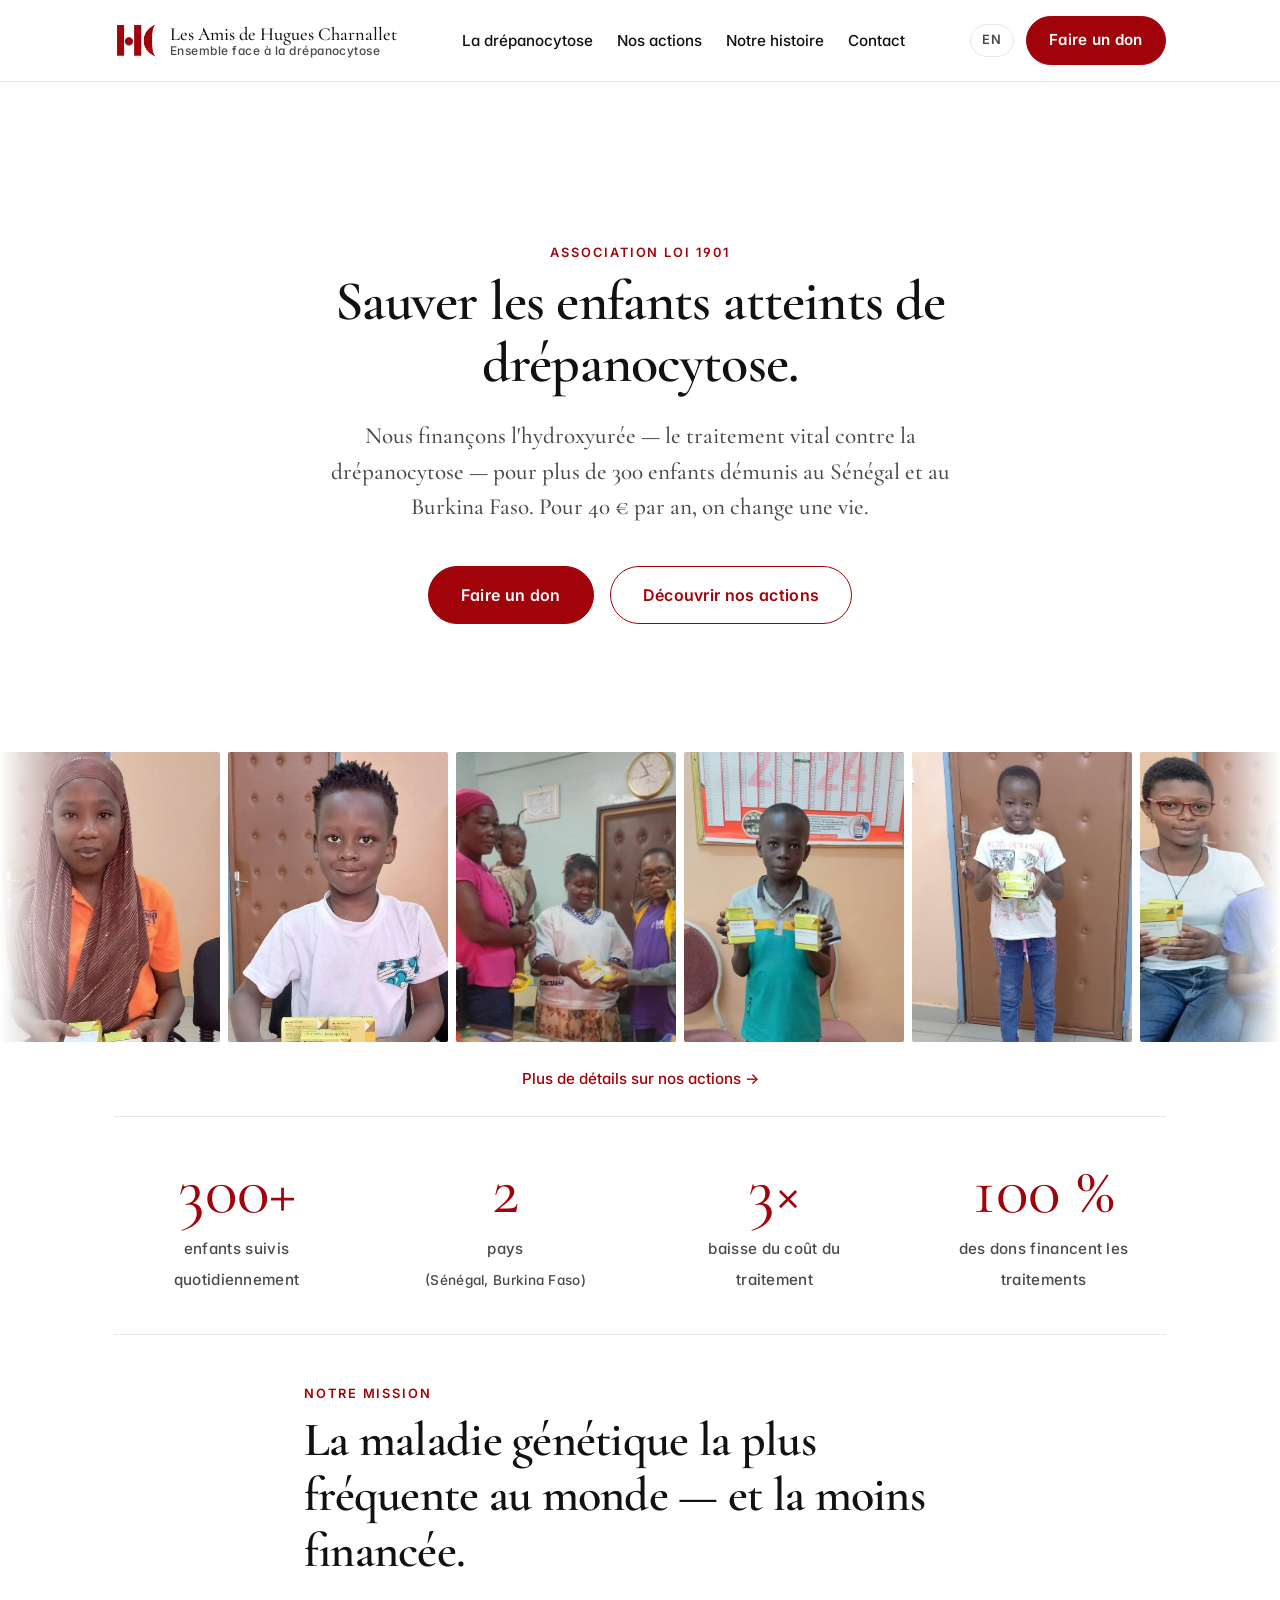
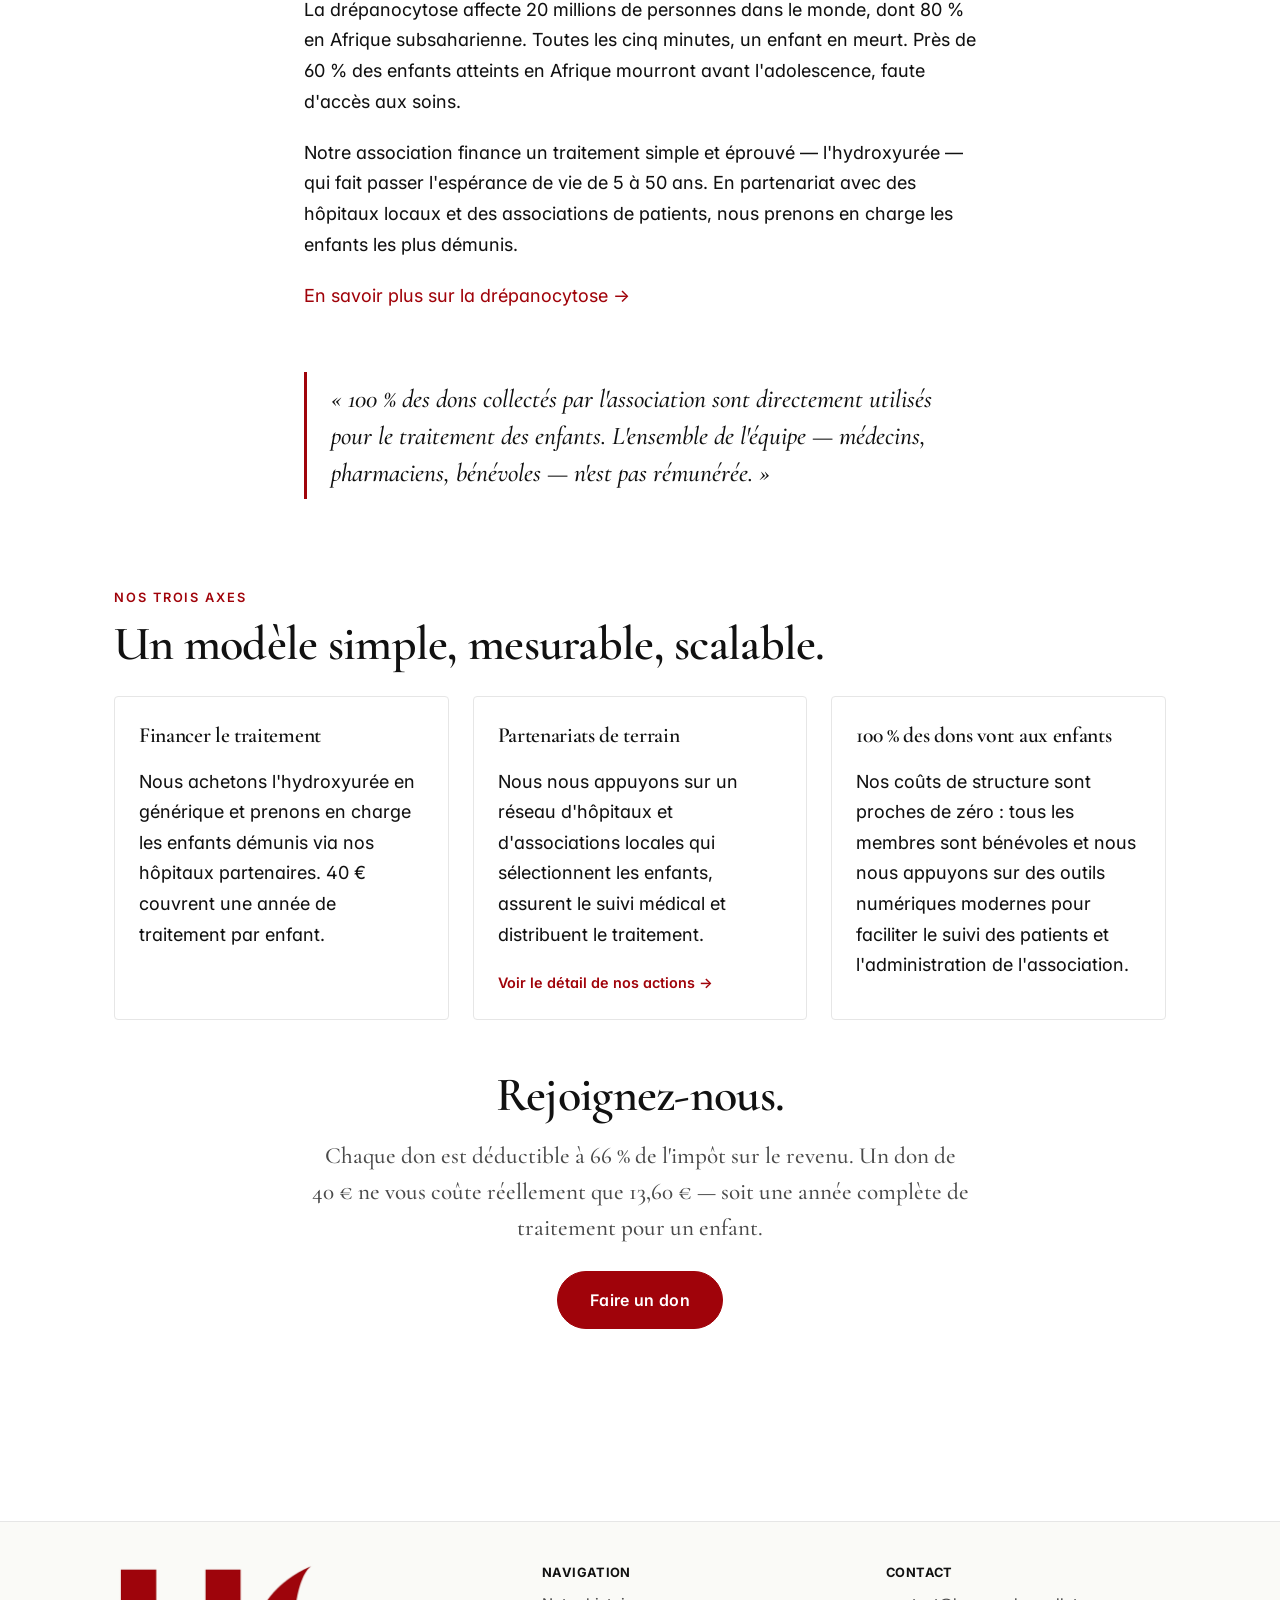
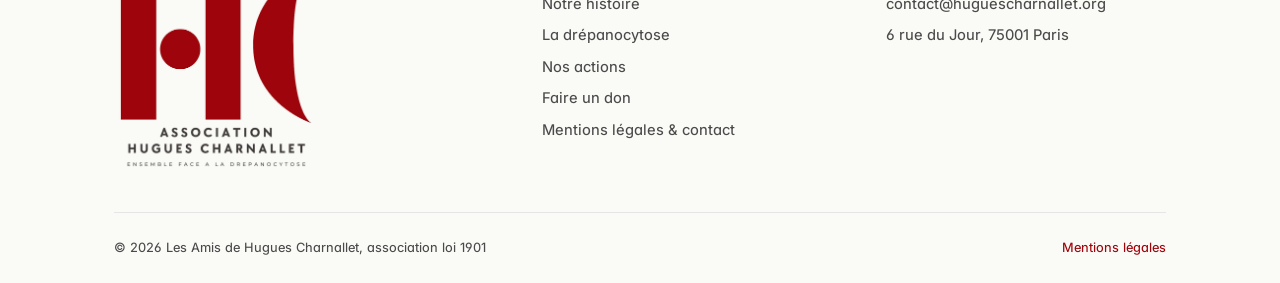
==== index.html @ 5ea8a636 "Accueil : remonter le carrousel photos au-dessus du bandeau de chiffres Mettre les visages des bénéf" ====
<!doctype html>
<html lang="fr"
      data-title-fr="Les Amis de Hugues Charnallet — Ensemble face à la drépanocytose"
      data-title-en="Friends of Hugues Charnallet — Together against sickle cell disease">
<head>
  <meta charset="utf-8">
  <meta name="viewport" content="width=device-width, initial-scale=1">
  <title>Les Amis de Hugues Charnallet — Ensemble face à la drépanocytose</title>
  <meta name="description" content="Association loi 1901 qui finance le traitement d'enfants atteints de drépanocytose au Sénégal et au Burkina Faso. 40€ par an suffisent à changer une vie.">
  <link rel="icon" type="image/png" href="assets/images/logo-mark.png">
  <link rel="preconnect" href="https://fonts.googleapis.com">
  <link rel="preconnect" href="https://fonts.gstatic.com" crossorigin>
  <link rel="stylesheet" href="https://fonts.googleapis.com/css2?family=Cormorant+Garamond:ital,wght@0,500;0,600;0,700;1,500&family=Inter:wght@400..700&display=swap">
  <link rel="stylesheet" href="assets/css/style.css">
</head>
<body>

<!-- ========== Header ========== -->
<header class="site-header">
  <nav class="nav" aria-label="Navigation principale">
    <a class="brand" href="index.html">
      <img src="assets/images/logo-mark.png" alt="" aria-hidden="true">
      <span class="brand-text">
        <span class="brand-name">Les Amis de Hugues Charnallet</span>
        <span class="brand-tagline">
          <span data-lang="fr">Ensemble face à la drépanocytose</span>
          <span data-lang="en">Together against sickle cell disease</span>
        </span>
      </span>
    </a>

    <button class="nav-toggle" aria-label="Menu" aria-expanded="false">
      <svg viewBox="0 0 24 24" fill="none" stroke="currentColor" stroke-width="2" stroke-linecap="round"><line x1="4" y1="7" x2="20" y2="7"/><line x1="4" y1="12" x2="20" y2="12"/><line x1="4" y1="17" x2="20" y2="17"/></svg>
    </button>

    <ul class="nav-links">
      <li><a href="la-drepanocytose.html"><span data-lang="fr">La drépanocytose</span><span data-lang="en">Sickle cell disease</span></a></li>
      <li><a href="nos-actions.html"><span data-lang="fr">Nos actions</span><span data-lang="en">Our work</span></a></li>
      <li><a href="notre-histoire.html"><span data-lang="fr">Notre histoire</span><span data-lang="en">Our story</span></a></li>
      <li><a href="mentions-legales.html"><span data-lang="fr">Contact</span><span data-lang="en">Contact</span></a></li>
    </ul>

    <div class="nav-right">
      <button class="lang-toggle" type="button" aria-label="Switch to English">EN</button>
      <a class="cta-btn" href="faire-un-don.html">
        <span data-lang="fr">Faire un don</span><span data-lang="en">Donate</span>
      </a>
    </div>
  </nav>
</header>

<main>

  <!-- ========== Hero ========== -->
  <section class="hero container">
    <span class="eyebrow">
      <span data-lang="fr">Association loi 1901</span>
      <span data-lang="en">French non-profit · Law of 1901</span>
    </span>
    <h1>
      <span data-lang="fr">Sauver les enfants atteints de drépanocytose.</span>
      <span data-lang="en">Saving children with sickle cell disease.</span>
    </h1>
    <p class="lead">
      <span data-lang="fr">Nous finançons l'hydroxyurée — le traitement vital contre la drépanocytose — pour plus de 300 enfants démunis au Sénégal et au Burkina Faso. Pour 40&nbsp;€ par an, on change une vie.</span>
      <span data-lang="en">We fund hydroxyurea — the life-saving treatment for sickle cell disease — for more than 300 disadvantaged children in Senegal and Burkina Faso. 40&nbsp;€ per year is enough to change a life.</span>
    </p>
    <div class="hero-cta">
      <a class="cta-btn cta-btn--large" href="faire-un-don.html">
        <span data-lang="fr">Faire un don</span><span data-lang="en">Donate</span>
      </a>
      <a class="cta-btn cta-btn--ghost cta-btn--large" href="nos-actions.html">
        <span data-lang="fr">Découvrir nos actions</span><span data-lang="en">Discover our work</span>
      </a>
    </div>
  </section>

  <!-- ========== Photo marquee ========== -->
  <section class="photo-marquee-section" aria-label="Enfants soutenus par l'association">
    <div class="photo-marquee" role="presentation">
      <div class="photo-marquee-track">
        <!-- 13 portraits, tous au format 600×800, dupliqués pour boucle continue -->
        <a href="nos-actions.html" class="photo-marquee-item"><img src="assets/images/beneficiaires/image2.jpg" alt="" loading="lazy"></a>
        <a href="nos-actions.html" class="photo-marquee-item"><img src="assets/images/beneficiaires/image7.jpg" alt="" loading="lazy"></a>
        <a href="nos-actions.html" class="photo-marquee-item"><img src="assets/images/beneficiaires/image3.jpg" alt="" loading="lazy"></a>
        <a href="nos-actions.html" class="photo-marquee-item"><img src="assets/images/beneficiaires/image10.jpg" alt="" loading="lazy"></a>
        <a href="nos-actions.html" class="photo-marquee-item"><img src="assets/images/beneficiaires/image5.jpg" alt="" loading="lazy"></a>
        <a href="nos-actions.html" class="photo-marquee-item"><img src="assets/images/beneficiaires/image11.jpg" alt="" loading="lazy"></a>
        <a href="nos-actions.html" class="photo-marquee-item"><img src="assets/images/beneficiaires/image8.jpg" alt="" loading="lazy"></a>
        <a href="nos-actions.html" class="photo-marquee-item"><img src="assets/images/beneficiaires/image4.jpg" alt="" loading="lazy"></a>
        <a href="nos-actions.html" class="photo-marquee-item"><img src="assets/images/beneficiaires/image12.jpg" alt="" loading="lazy"></a>
        <a href="nos-actions.html" class="photo-marquee-item"><img src="assets/images/beneficiaires/image6.jpg" alt="" loading="lazy"></a>
        <a href="nos-actions.html" class="photo-marquee-item"><img src="assets/images/beneficiaires/image1.jpg" alt="" loading="lazy"></a>
        <a href="nos-actions.html" class="photo-marquee-item"><img src="assets/images/beneficiaires/image9.jpg" alt="" loading="lazy"></a>
        <a href="nos-actions.html" class="photo-marquee-item"><img src="assets/images/beneficiaires/image13.jpg" alt="" loading="lazy"></a>
        <a href="nos-actions.html" class="photo-marquee-item" aria-hidden="true"><img src="assets/images/beneficiaires/image2.jpg" alt="" loading="lazy"></a>
        <a href="nos-actions.html" class="photo-marquee-item" aria-hidden="true"><img src="assets/images/beneficiaires/image7.jpg" alt="" loading="lazy"></a>
        <a href="nos-actions.html" class="photo-marquee-item" aria-hidden="true"><img src="assets/images/beneficiaires/image3.jpg" alt="" loading="lazy"></a>
        <a href="nos-actions.html" class="photo-marquee-item" aria-hidden="true"><img src="assets/images/beneficiaires/image10.jpg" alt="" loading="lazy"></a>
        <a href="nos-actions.html" class="photo-marquee-item" aria-hidden="true"><img src="assets/images/beneficiaires/image5.jpg" alt="" loading="lazy"></a>
        <a href="nos-actions.html" class="photo-marquee-item" aria-hidden="true"><img src="assets/images/beneficiaires/image11.jpg" alt="" loading="lazy"></a>
        <a href="nos-actions.html" class="photo-marquee-item" aria-hidden="true"><img src="assets/images/beneficiaires/image8.jpg" alt="" loading="lazy"></a>
        <a href="nos-actions.html" class="photo-marquee-item" aria-hidden="true"><img src="assets/images/beneficiaires/image4.jpg" alt="" loading="lazy"></a>
        <a href="nos-actions.html" class="photo-marquee-item" aria-hidden="true"><img src="assets/images/beneficiaires/image12.jpg" alt="" loading="lazy"></a>
        <a href="nos-actions.html" class="photo-marquee-item" aria-hidden="true"><img src="assets/images/beneficiaires/image6.jpg" alt="" loading="lazy"></a>
        <a href="nos-actions.html" class="photo-marquee-item" aria-hidden="true"><img src="assets/images/beneficiaires/image1.jpg" alt="" loading="lazy"></a>
        <a href="nos-actions.html" class="photo-marquee-item" aria-hidden="true"><img src="assets/images/beneficiaires/image9.jpg" alt="" loading="lazy"></a>
        <a href="nos-actions.html" class="photo-marquee-item" aria-hidden="true"><img src="assets/images/beneficiaires/image13.jpg" alt="" loading="lazy"></a>
      </div>
    </div>
    <p class="photo-marquee-cta">
      <a href="nos-actions.html">
        <span data-lang="fr">Plus de détails sur nos actions →</span>
        <span data-lang="en">More about our work →</span>
      </a>
    </p>
  </section>

  <!-- ========== Stats ========== -->
  <section class="container">
    <div class="stats" aria-label="Chiffres clés">
      <div class="stat">
        <span class="stat-value">300+</span>
        <span class="stat-label">
          <span data-lang="fr">enfants suivis quotidiennement</span>
          <span data-lang="en">children treated daily</span>
        </span>
      </div>
      <div class="stat">
        <span class="stat-value">2</span>
        <span class="stat-label">
          <span data-lang="fr">pays<br><span class="stat-label-sub">(Sénégal, Burkina&nbsp;Faso)</span></span>
          <span data-lang="en">countries<br><span class="stat-label-sub">(Senegal, Burkina&nbsp;Faso)</span></span>
        </span>
      </div>
      <div class="stat">
        <span class="stat-value">3×</span>
        <span class="stat-label">
          <span data-lang="fr">baisse du coût du traitement</span>
          <span data-lang="en">lower treatment cost</span>
        </span>
      </div>
      <div class="stat">
        <span class="stat-value">100&nbsp;%</span>
        <span class="stat-label">
          <span data-lang="fr">des dons financent les traitements</span>
          <span data-lang="en">of donations fund the treatments</span>
        </span>
      </div>
    </div>
  </section>

  <!-- ========== Mission ========== -->
  <section class="container container--narrow">
    <span class="eyebrow">
      <span data-lang="fr">Notre mission</span>
      <span data-lang="en">Our mission</span>
    </span>
    <h2>
      <span data-lang="fr">La maladie génétique la plus fréquente au monde — et la moins financée.</span>
      <span data-lang="en">The world's most common genetic disease — and the least funded.</span>
    </h2>
    <div data-lang="fr">
      <p>La drépanocytose affecte 20 millions de personnes dans le monde, dont 80&nbsp;% en Afrique subsaharienne. Toutes les cinq minutes, un enfant en meurt. Près de 60&nbsp;% des enfants atteints en Afrique mourront avant l'adolescence, faute d'accès aux soins.</p>
      <p>Notre association finance un traitement simple et éprouvé — l'hydroxyurée — qui fait passer l'espérance de vie de 5 à 50&nbsp;ans. En partenariat avec des hôpitaux locaux et des associations de patients, nous prenons en charge les enfants les plus démunis.</p>
    </div>
    <div data-lang="en">
      <p>Sickle cell disease affects 20 million people worldwide, 80&nbsp;% of them in Sub-Saharan Africa. Every five minutes, a child dies of it. Close to 60&nbsp;% of affected African children die before adolescence, for lack of access to care.</p>
      <p>Our association funds a simple, proven treatment — hydroxyurea — that raises life expectancy from 5 to 50&nbsp;years. Working with local hospitals and patient associations, we cover the cost of treatment for the most disadvantaged children.</p>
    </div>
    <p>
      <a href="la-drepanocytose.html">
        <span data-lang="fr">En savoir plus sur la drépanocytose →</span>
        <span data-lang="en">Learn more about sickle cell disease →</span>
      </a>
    </p>
  </section>

  <!-- ========== Pullquote ========== -->
  <section class="container container--narrow">
    <blockquote class="pullquote">
      <span data-lang="fr">« 100&nbsp;% des dons collectés par l'association sont directement utilisés pour le traitement des enfants. L'ensemble de l'équipe — médecins, pharmaciens, bénévoles — n'est pas rémunérée. »</span>
      <span data-lang="en">"100% of donations go directly to treating the children. The entire team — doctors, pharmacists, volunteers — receives no compensation."</span>
    </blockquote>
  </section>

  <!-- ========== Cards: 3 axes ========== -->
  <section class="container">
    <span class="eyebrow">
      <span data-lang="fr">Nos trois axes</span>
      <span data-lang="en">Three pillars</span>
    </span>
    <h2>
      <span data-lang="fr">Un modèle simple, mesurable, scalable.</span>
      <span data-lang="en">A simple, measurable, scalable model.</span>
    </h2>
    <div class="cards">
      <article class="card">
        <h3><span data-lang="fr">Financer le traitement</span><span data-lang="en">Fund treatment</span></h3>
        <p>
          <span data-lang="fr">Nous achetons l'hydroxyurée en générique et prenons en charge les enfants démunis via nos hôpitaux partenaires. 40&nbsp;€ couvrent une année de traitement par enfant.</span>
          <span data-lang="en">We buy generic hydroxyurea and cover the cost of treatment for disadvantaged children through our partner hospitals. 40&nbsp;€ covers one year per child.</span>
        </p>
      </article>
      <article class="card">
        <h3><span data-lang="fr">Partenariats de terrain</span><span data-lang="en">Local partnerships</span></h3>
        <p>
          <span data-lang="fr">Nous nous appuyons sur un réseau d'hôpitaux et d'associations locales qui sélectionnent les enfants, assurent le suivi médical et distribuent le traitement.</span>
          <span data-lang="en">We rely on a network of hospitals and local associations that select the children, handle medical follow-up and distribute the treatment.</span>
        </p>
        <p class="card-link">
          <a href="nos-actions.html">
            <span data-lang="fr">Voir le détail de nos actions →</span>
            <span data-lang="en">See the detail of our work →</span>
          </a>
        </p>
      </article>
      <article class="card">
        <h3><span data-lang="fr">100&nbsp;% des dons vont aux enfants</span><span data-lang="en">100% of donations reach the children</span></h3>
        <p>
          <span data-lang="fr">Nos coûts de structure sont proches de zéro : tous les membres sont bénévoles et nous nous appuyons sur des outils numériques modernes pour faciliter le suivi des patients et l'administration de l'association.</span>
          <span data-lang="en">Our overhead is close to zero: every member is a volunteer, and we rely on modern digital tools to streamline patient follow-up and the running of the association.</span>
        </p>
      </article>
    </div>
  </section>

  <!-- ========== Final CTA ========== -->
  <section class="container container--narrow center">
    <h2>
      <span data-lang="fr">Rejoignez-nous.</span>
      <span data-lang="en">Join us.</span>
    </h2>
    <p class="lead muted">
      <span data-lang="fr">Chaque don est déductible à 66&nbsp;% de l'impôt sur le revenu. Un don de 40&nbsp;€ ne vous coûte réellement que 13,60&nbsp;€ — soit une année complète de traitement pour un enfant.</span>
      <span data-lang="en">Every donation is 66&nbsp;% deductible from French income tax. A 40&nbsp;€ donation effectively costs you 13.60&nbsp;€ — one full year of treatment for a child.</span>
    </p>
    <a class="cta-btn cta-btn--large" href="faire-un-don.html">
      <span data-lang="fr">Faire un don</span><span data-lang="en">Donate</span>
    </a>
  </section>

</main>

<!-- ========== Footer (shared) ========== -->
<footer class="site-footer">
  <div class="container">
    <div class="footer-grid">
      <div class="footer-brand">
        <img class="footer-logo" src="assets/images/logo-complet.png" alt="Association Les Amis de Hugues Charnallet — Ensemble face à la drépanocytose">
      </div>
      <div>
        <h4><span data-lang="fr">Navigation</span><span data-lang="en">Navigation</span></h4>
        <ul>
          <li><a href="notre-histoire.html"><span data-lang="fr">Notre histoire</span><span data-lang="en">Our story</span></a></li>
          <li><a href="la-drepanocytose.html"><span data-lang="fr">La drépanocytose</span><span data-lang="en">Sickle cell disease</span></a></li>
          <li><a href="nos-actions.html"><span data-lang="fr">Nos actions</span><span data-lang="en">Our work</span></a></li>
          <li><a href="faire-un-don.html"><span data-lang="fr">Faire un don</span><span data-lang="en">Donate</span></a></li>
          <li><a href="mentions-legales.html"><span data-lang="fr">Mentions légales &amp; contact</span><span data-lang="en">Legal &amp; contact</span></a></li>
        </ul>
      </div>
      <div>
        <h4>Contact</h4>
        <ul>
          <li><a href="mailto:contact@huguescharnallet.org">contact@huguescharnallet.org</a></li>
          <li class="muted">6 rue du Jour, 75001 Paris</li>
        </ul>
      </div>
    </div>
    <div class="footer-bottom">
      <span>© <span data-year>2026</span> Les Amis de Hugues Charnallet<span data-lang="fr">, association loi 1901</span><span data-lang="en">, French non-profit (loi 1901)</span></span>
      <span><a href="mentions-legales.html"><span data-lang="fr">Mentions légales</span><span data-lang="en">Legal notice</span></a></span>
    </div>
  </div>
</footer>

<script src="assets/js/main.js"></script>
</body>
</html>
---- assets/css/style.css ----
/* =========================================================
   Association Les Amis de Hugues Charnallet
   Minimal, elegant stylesheet
   Brand red sampled from logo: #A0030A
   ========================================================= */

:root {
  --red: #A0030A;
  --red-dark: #7a0208;
  --red-soft: #f9eaea;
  --ink: #111111;
  --ink-muted: #4a4a4a;
  --line: #e6e6e6;
  --bg: #ffffff;
  --bg-soft: #fafaf7;
  --max: 1100px;
  --max-narrow: 720px;

  --serif: "Cormorant Garamond", "EB Garamond", Georgia, "Times New Roman", serif;
  --sans: "Inter", -apple-system, BlinkMacSystemFont, "Segoe UI", Helvetica, Arial, sans-serif;

  --space-1: 0.5rem;
  --space-2: 1rem;
  --space-3: 1.5rem;
  --space-4: 2.5rem;
  --space-5: 4rem;
  --space-6: 6rem;
}

/* --- Reset --- */
*, *::before, *::after { box-sizing: border-box; }
html { scroll-behavior: smooth; -webkit-text-size-adjust: 100%; }
body {
  margin: 0;
  font-family: var(--sans);
  font-size: 18px;
  font-weight: 420;
  line-height: 1.7;
  color: var(--ink);
  background: var(--bg);
  -webkit-font-smoothing: antialiased;
  -moz-osx-font-smoothing: grayscale;
  text-rendering: optimizeLegibility;
  font-feature-settings: "kern", "liga", "calt", "ss01", "cv11";
}
img { max-width: 100%; height: auto; display: block; }
a { color: var(--red); text-decoration: none; }
a:hover { text-decoration: underline; }
button { font: inherit; cursor: pointer; }

/* --- Typography --- */
h1, h2, h3, h4 {
  font-family: var(--serif);
  font-weight: 600;
  color: var(--ink);
  letter-spacing: -0.015em;
  margin: 0 0 var(--space-2);
}
h1 { font-size: clamp(2.25rem, 5vw, 3.5rem); line-height: 1.1; font-weight: 600; }
h2 { font-size: clamp(2rem, 4.4vw, 3rem); line-height: 1.15; margin-top: var(--space-3); font-weight: 600; }
.eyebrow + h2 { margin-top: 0.25rem; }
h3 { font-size: 1.35rem; line-height: 1.35; margin-top: var(--space-3); font-weight: 600; }
h4 { font-size: 1.05rem; font-family: var(--sans); font-weight: 700; letter-spacing: 0.03em; text-transform: uppercase; color: var(--ink); }

p { margin: 0 0 1.15em; }
strong { font-weight: 600; color: var(--ink); }

.lead {
  font-family: var(--serif);
  font-size: 1.45rem;
  line-height: 1.55;
  font-weight: 500;
  color: var(--ink);
  margin-bottom: var(--space-3);
}
.eyebrow {
  font-size: 0.8rem;
  font-weight: 600;
  letter-spacing: 0.15em;
  text-transform: uppercase;
  color: var(--red);
  margin-bottom: var(--space-1);
  display: block;
}

/* --- Layout --- */
.container { max-width: var(--max); margin: 0 auto; padding: 0 var(--space-3); }
.container--narrow { max-width: var(--max-narrow); }
main { padding: var(--space-5) 0 var(--space-6); }
section { display: flow-root; }
section + section { margin-top: 5rem; }

/* Give red eyebrow titles extra breathing room at the top of a section */
.eyebrow { margin-top: 3rem; }
.hero .eyebrow,
.page-header .eyebrow,
.donate-hero .eyebrow,
.legal-details .eyebrow { margin-top: 0; }

/* --- Header / Nav --- */
.site-header {
  position: sticky;
  top: 0;
  background: rgba(255, 255, 255, 0.96);
  backdrop-filter: saturate(180%) blur(10px);
  -webkit-backdrop-filter: saturate(180%) blur(10px);
  border-bottom: 1px solid var(--line);
  z-index: 50;
}
.nav {
  display: flex;
  align-items: center;
  justify-content: space-between;
  padding: var(--space-2) var(--space-3);
  max-width: var(--max);
  margin: 0 auto;
  gap: var(--space-3);
}
.brand {
  display: flex;
  align-items: center;
  gap: 0.75rem;
  color: var(--ink);
}
.brand:hover { text-decoration: none; }
.brand img { width: 44px; height: 44px; object-fit: contain; }
.brand-text { display: flex; flex-direction: column; line-height: 1.1; }
.brand-name {
  font-family: var(--serif);
  font-size: 1.15rem;
  font-weight: 500;
  color: var(--ink);
}
.brand-tagline {
  font-size: 0.75rem;
  font-weight: 500;
  color: var(--ink-muted);
  letter-spacing: 0.04em;
}

.nav-links {
  display: flex;
  gap: var(--space-3);
  align-items: center;
  list-style: none;
  margin: 0; padding: 0;
}
.nav-links a {
  color: var(--ink);
  font-size: 0.95rem;
  font-weight: 500;
  padding: 0.25rem 0;
  position: relative;
}
.nav-links a:hover { color: var(--red); text-decoration: none; }
.nav-links a.active { color: var(--red); }
.nav-links a.active::after {
  content: "";
  position: absolute;
  left: 0; right: 0; bottom: -4px;
  height: 1px;
  background: var(--red);
}

.nav-right { display: flex; align-items: center; gap: 0.75rem; }
.lang-toggle {
  background: transparent;
  border: 1px solid var(--line);
  border-radius: 999px;
  padding: 0.3rem 0.7rem;
  font-size: 0.8rem;
  font-weight: 600;
  letter-spacing: 0.05em;
  color: var(--ink-muted);
}
.lang-toggle:hover { border-color: var(--red); color: var(--red); }

.cta-btn {
  display: inline-block;
  background: var(--red);
  color: #fff;
  padding: 0.65rem 1.4rem;
  border-radius: 999px;
  font-weight: 600;
  font-size: 0.95rem;
  letter-spacing: 0.02em;
  border: 1px solid var(--red);
  transition: background 0.15s, transform 0.1s;
}
.cta-btn:hover { background: var(--red-dark); color: #fff; text-decoration: none; }
.cta-btn:active { transform: translateY(1px); }
.cta-btn--ghost {
  background: transparent;
  color: var(--red);
}
.cta-btn--ghost:hover { background: var(--red-soft); color: var(--red); }
.cta-btn--large { padding: 0.9rem 2rem; font-size: 1rem; }

/* --- Mobile nav --- */
.nav-toggle {
  display: none;
  background: none;
  border: 0;
  padding: 0.5rem;
  color: var(--ink);
}
.nav-toggle svg { width: 24px; height: 24px; }

@media (max-width: 820px) {
  .nav-toggle { display: block; }
  .nav-links {
    position: absolute;
    top: 100%; left: 0; right: 0;
    flex-direction: column;
    background: #fff;
    border-bottom: 1px solid var(--line);
    padding: var(--space-2) var(--space-3);
    gap: var(--space-2);
    display: none;
    align-items: flex-start;
  }
  .nav-links.open { display: flex; }
  .nav-right .cta-btn { display: none; }
}

/* --- Hero --- */
.hero {
  padding: var(--space-6) 0 var(--space-5);
  text-align: center;
  max-width: 820px;
  margin: 0 auto;
}
.hero h1 { margin-bottom: var(--space-3); }
.hero .lead { max-width: 640px; margin: 0 auto var(--space-4); color: var(--ink-muted); }
.hero-cta { display: inline-flex; gap: var(--space-2); flex-wrap: wrap; justify-content: center; }

/* --- Stats row --- */
.stats {
  display: grid;
  grid-template-columns: repeat(auto-fit, minmax(180px, 1fr));
  gap: var(--space-3);
  padding: var(--space-3) 0;
  margin-top: var(--space-3);
  border-top: 1px solid var(--line);
  border-bottom: 1px solid var(--line);
}
.stat { text-align: center; padding: var(--space-2); }
.stat-value {
  font-family: var(--serif);
  font-size: clamp(3rem, 5.5vw, 4.25rem);
  color: var(--red);
  line-height: 1;
  display: block;
  margin-bottom: 0.5rem;
}
.stat-label {
  font-size: 0.95rem;
  font-weight: 500;
  color: var(--ink-muted);
  letter-spacing: 0.02em;
  line-height: 1.4;
}
.stat-label-sub { font-size: 0.85rem; }

/* --- Two-col --- */
.two-col {
  display: grid;
  grid-template-columns: 1fr 1fr;
  gap: var(--space-4);
  align-items: center;
}
.two-col--narrow { grid-template-columns: 1.3fr 1fr; }
@media (max-width: 820px) {
  .two-col, .two-col--narrow { grid-template-columns: 1fr; }
}

/* --- Cards --- */
.cards {
  display: grid;
  grid-template-columns: repeat(auto-fit, minmax(240px, 1fr));
  gap: var(--space-3);
  margin: var(--space-3) 0;
}
.card {
  padding: var(--space-3);
  border: 1px solid var(--line);
  border-radius: 4px;
  background: var(--bg);
}
.card h3 { margin-top: 0; }
.card p:last-child { margin-bottom: 0; }
.card-link {
  margin-top: var(--space-2);
  font-size: 0.9rem;
  font-weight: 600;
}

/* --- Pullquote --- */
.pullquote {
  font-family: var(--serif);
  font-size: 1.6rem;
  font-weight: 500;
  line-height: 1.45;
  color: var(--ink);
  border-left: 3px solid var(--red);
  padding: 0.5rem 0 0.5rem 1.5rem;
  margin: var(--space-4) 0;
  font-style: italic;
}
.pullquote cite {
  display: block;
  font-family: var(--sans);
  font-size: 0.9rem;
  font-style: normal;
  color: var(--ink-muted);
  margin-top: 0.75rem;
  letter-spacing: 0.05em;
}

/* --- Page header (for inner pages) --- */
.page-header {
  padding: var(--space-5) 0 var(--space-4);
  border-bottom: 1px solid var(--line);
  text-align: center;
}
.page-header .lead {
  max-width: 640px;
  margin: var(--space-2) auto 0;
  color: var(--ink-muted);
}

/* --- Gallery --- */
.gallery {
  display: grid;
  grid-template-columns: repeat(auto-fill, minmax(180px, 1fr));
  gap: 6px;
  margin: var(--space-3) 0;
}
.gallery figure {
  margin: 0;
  position: relative;
  aspect-ratio: 4 / 5;
  overflow: hidden;
  background: var(--bg-soft);
}
.gallery img {
  width: 100%; height: 100%;
  object-fit: cover;
  transition: transform 0.4s ease;
}
.gallery figure:hover img { transform: scale(1.03); }
.gallery-placeholder {
  display: flex; align-items: center; justify-content: center;
  color: var(--ink-muted);
  font-size: 0.85rem;
  text-align: center;
  padding: 1rem;
  border: 1px dashed var(--line);
}

/* --- Partners --- */
.partners {
  display: grid;
  grid-template-columns: repeat(auto-fit, minmax(220px, 1fr));
  gap: var(--space-3);
}
.partners--two {
  grid-template-columns: repeat(2, minmax(0, 1fr));
  max-width: 820px;
  margin: 0 auto;
}
@media (max-width: 640px) {
  .partners--two { grid-template-columns: 1fr; }
}
.partner {
  padding: var(--space-3);
  border: 1px solid var(--line);
  border-radius: 4px;
  text-align: center;
}
.partner .country {
  font-size: 0.75rem;
  font-weight: 600;
  letter-spacing: 0.15em;
  text-transform: uppercase;
  color: var(--red);
  margin-bottom: 0.5rem;
}
.partner .name {
  font-family: var(--serif);
  font-size: 1.2rem;
  margin-bottom: 0.25rem;
}
.partner .city {
  font-size: 0.9rem;
  color: var(--ink-muted);
}

/* --- Team grid --- */
.team {
  display: grid;
  grid-template-columns: repeat(3, minmax(0, 1fr));
  gap: var(--space-4) var(--space-3);
  margin: var(--space-3) auto 0;
  max-width: 780px;
}
@media (max-width: 720px) {
  .team { grid-template-columns: repeat(2, minmax(0, 1fr)); }
}
@media (max-width: 460px) {
  .team { grid-template-columns: 1fr; }
}
.team-member {
  text-align: center;
}
.team-member .avatar {
  width: 120px;
  height: 120px;
  border-radius: 50%;
  overflow: hidden;
  margin: 0 auto var(--space-1);
  background: var(--bg-soft);
  display: flex; align-items: center; justify-content: center;
  color: var(--ink-muted);
  font-family: var(--serif);
  font-size: 2rem;
}
.team-member .avatar img {
  width: 100%; height: 100%; object-fit: cover;
}
.team-member .name {
  font-family: var(--serif);
  font-size: 1.15rem;
  font-weight: 500;
  margin-bottom: 0.15rem;
}
.team-member .role {
  font-size: 0.9rem;
  font-weight: 500;
  color: var(--ink-muted);
  letter-spacing: 0.02em;
}

/* --- Photo marquee (homepage) --- */
.photo-marquee-section {
  margin-top: var(--space-5);
  padding: 0;
}
.photo-marquee {
  overflow: hidden;
  position: relative;
  mask-image: linear-gradient(to right, transparent 0, #000 6%, #000 94%, transparent 100%);
  -webkit-mask-image: linear-gradient(to right, transparent 0, #000 6%, #000 94%, transparent 100%);
}
.photo-marquee-track {
  display: flex;
  gap: 8px;
  width: max-content;
  animation: photo-marquee-scroll 150s linear infinite;
}
.photo-marquee:hover .photo-marquee-track,
.photo-marquee:focus-within .photo-marquee-track {
  animation-play-state: paused;
}
@media (prefers-reduced-motion: reduce) {
  .photo-marquee-track { animation: none; }
}
.photo-marquee-item {
  display: block;
  flex: 0 0 auto;
  width: 220px;
  height: 290px;
  overflow: hidden;
  background: var(--bg-soft);
  border-radius: 2px;
}
.photo-marquee-item img {
  width: 100%;
  height: 100%;
  object-fit: cover;
  transition: transform 0.5s ease, filter 0.3s ease;
  filter: saturate(0.95);
}
.photo-marquee-item:hover img,
.photo-marquee-item:focus img {
  transform: scale(1.04);
  filter: saturate(1.05);
}
.photo-marquee-cta {
  text-align: center;
  margin: var(--space-3) 0 0;
  font-size: 0.95rem;
  font-weight: 500;
}
@keyframes photo-marquee-scroll {
  from { transform: translateX(0); }
  to   { transform: translateX(-50%); }
}
@media (max-width: 600px) {
  .photo-marquee-item { width: 160px; height: 210px; }
  .photo-marquee-track { animation-duration: 100s; }
}

/* --- Donation page --- */
.donate-hero {
  background: var(--red-soft);
  padding: var(--space-5) 0;
  text-align: center;
  border-radius: 6px;
  margin-bottom: var(--space-4);
}
.donate-amounts {
  display: grid;
  grid-template-columns: repeat(auto-fit, minmax(140px, 1fr));
  gap: var(--space-2);
  margin: var(--space-3) 0;
}
.donate-amount {
  border: 1px solid var(--line);
  border-radius: 4px;
  padding: var(--space-3) var(--space-2);
  text-align: center;
}
.donate-amount .amount {
  font-family: var(--serif);
  font-size: 2.25rem;
  color: var(--red);
  line-height: 1;
}
.donate-amount .net {
  font-size: 0.8rem;
  font-weight: 500;
  color: var(--ink-muted);
  margin-top: 0.3rem;
}
.donate-amount .impact {
  margin-top: var(--space-1);
  font-size: 0.95rem;
  font-weight: 500;
  color: var(--ink);
  line-height: 1.4;
}

/* --- Footer --- */
.site-footer {
  background: var(--bg-soft);
  padding: var(--space-4) 0 var(--space-3);
  border-top: 1px solid var(--line);
  font-size: 0.92rem;
  font-weight: 450;
  color: var(--ink-muted);
  margin-top: var(--space-6);
}
.footer-grid {
  display: grid;
  grid-template-columns: minmax(260px, 1.3fr) 1fr 1fr;
  gap: var(--space-5);
  align-items: start;
}
@media (max-width: 820px) { .footer-grid { grid-template-columns: 1fr; gap: var(--space-3); } }

.footer-brand { display: flex; align-items: center; }
.footer-brand .footer-logo {
  height: 210px;
  width: auto;
  max-width: 100%;
  mix-blend-mode: multiply;
}
.footer-grid h4 {
  color: var(--ink);
  margin-bottom: var(--space-1);
  font-size: 0.8rem;
}
.footer-grid ul { list-style: none; padding: 0; margin: 0; }
.footer-grid li { margin-bottom: 0.4rem; }
.footer-grid a { color: var(--ink-muted); }
.footer-grid a:hover { color: var(--red); }
.footer-bottom {
  margin-top: var(--space-4);
  padding-top: var(--space-3);
  border-top: 1px solid var(--line);
  display: flex;
  justify-content: space-between;
  gap: var(--space-2);
  flex-wrap: wrap;
  font-size: 0.8rem;
}

/* --- Utility --- */
.center { text-align: center; }
.muted { color: var(--ink-muted); }
.divider { height: 1px; background: var(--line); margin: var(--space-4) 0; }

/* --- Legal details (mentions légales — de-emphasized) --- */
.legal-details {
  font-size: 0.85rem;
  line-height: 1.6;
  color: var(--ink-muted);
}
.legal-details h3 {
  font-size: 1rem;
  font-family: var(--sans);
  font-weight: 700;
  letter-spacing: 0.03em;
  text-transform: uppercase;
  color: var(--ink);
  margin-top: var(--space-3);
}
.legal-details strong { color: var(--ink); font-weight: 600; }
.legal-details .eyebrow { margin-bottom: var(--space-2); }

/* Hide language-inactive nodes */
[data-lang]:not(.visible) { display: none; }

/* Focus */
:focus-visible {
  outline: 2px solid var(--red);
  outline-offset: 2px;
  border-radius: 2px;
}
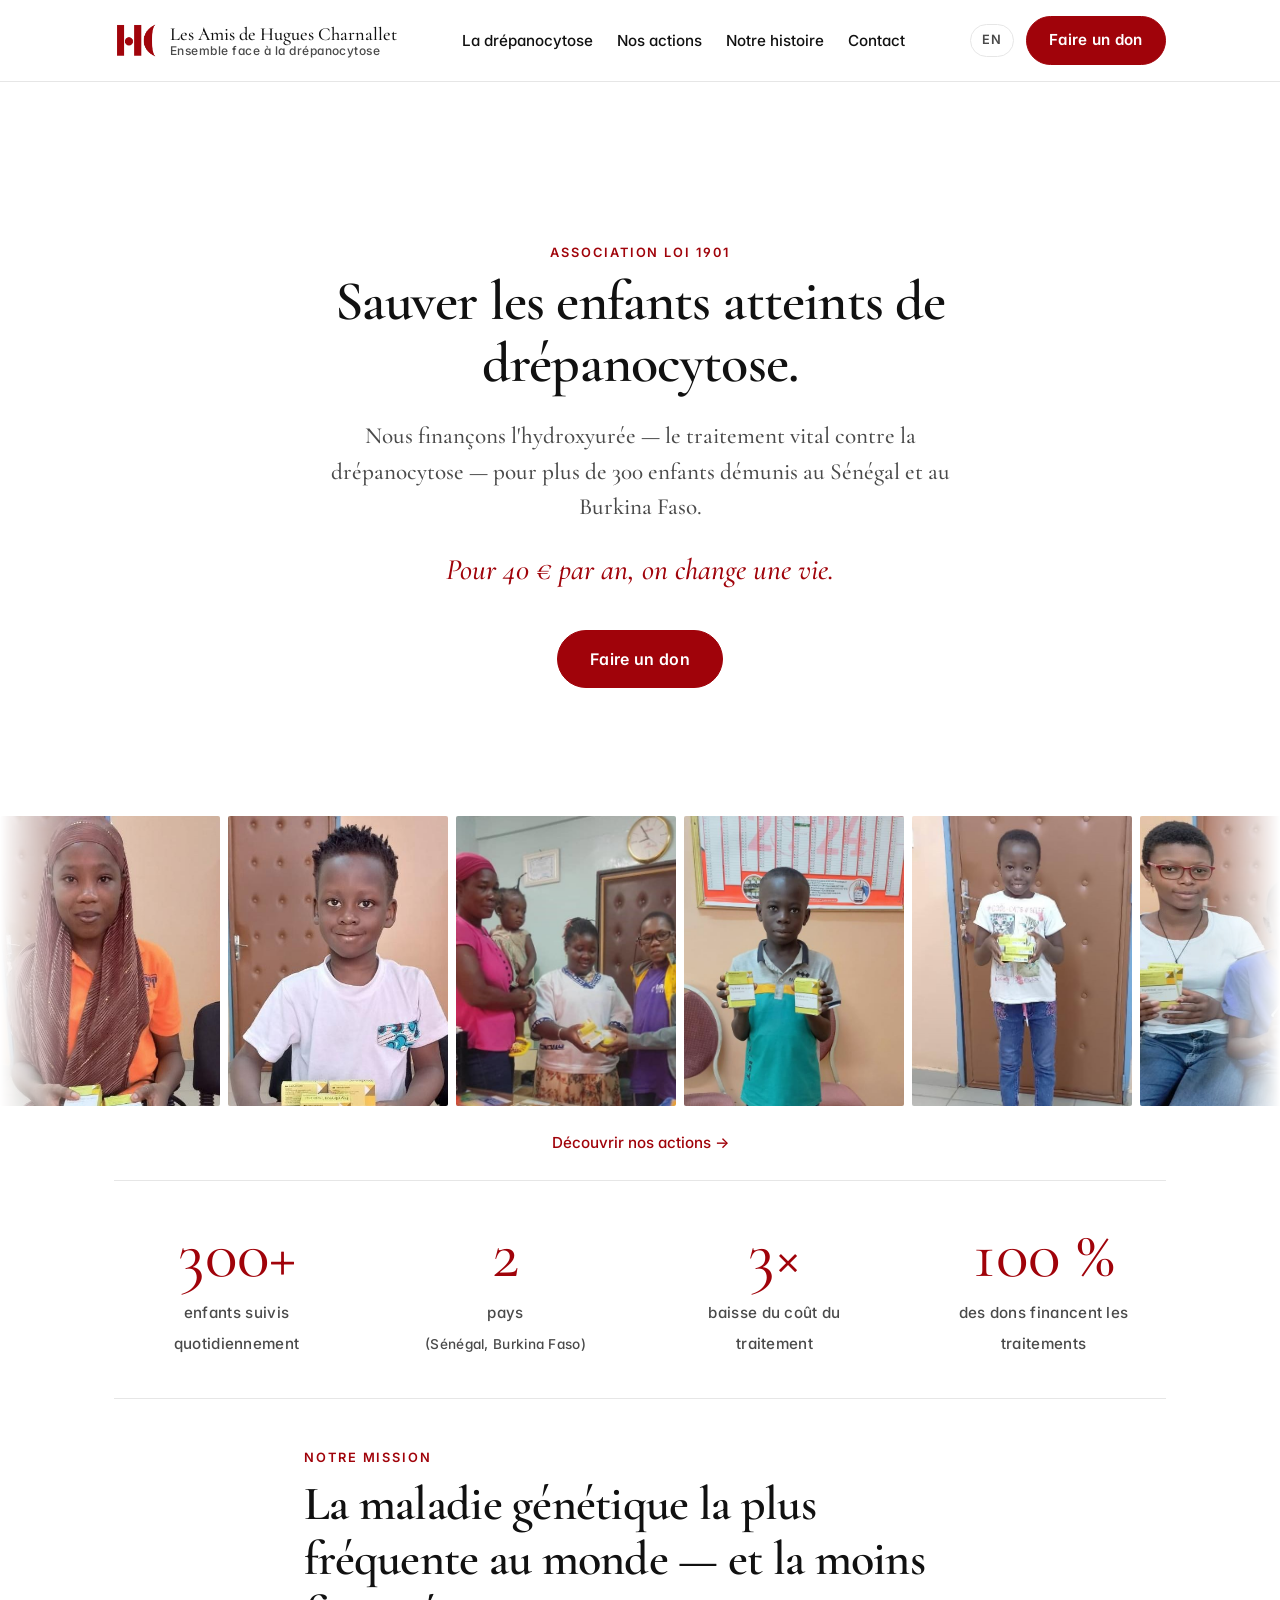
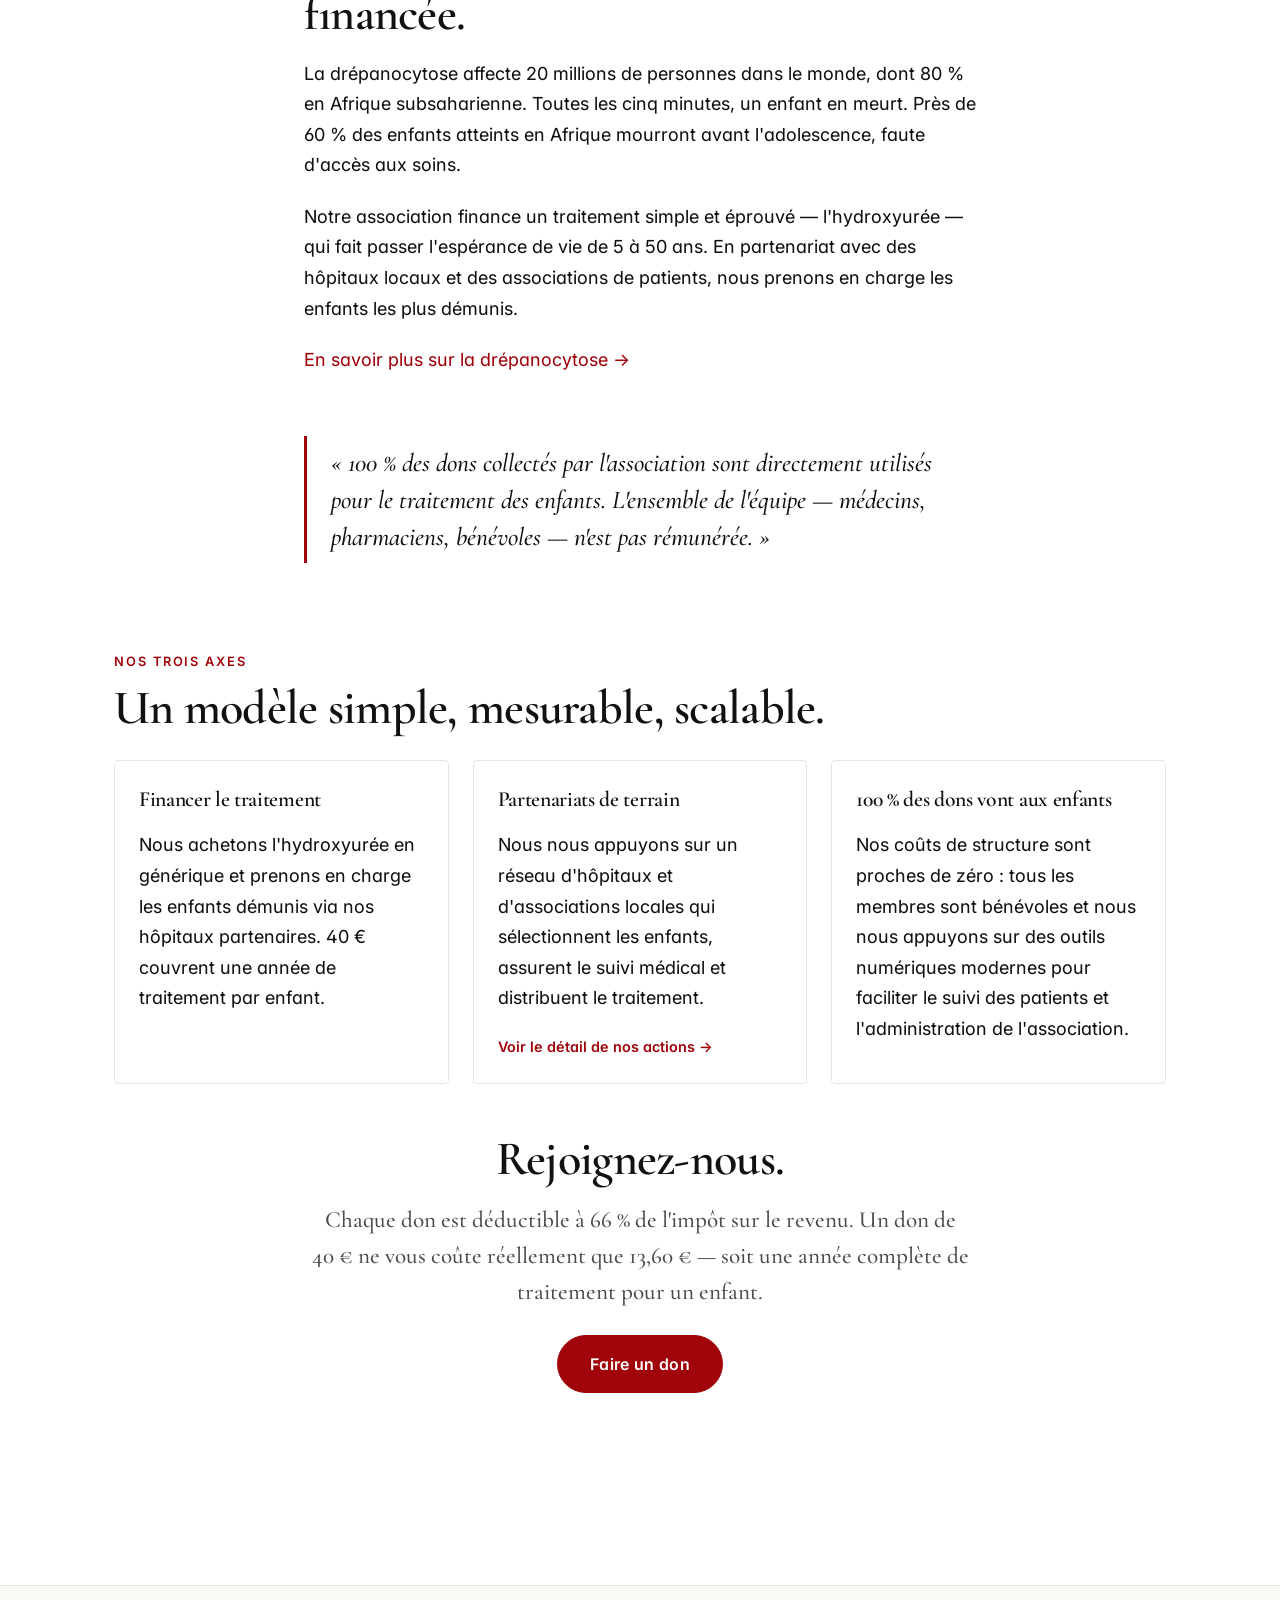
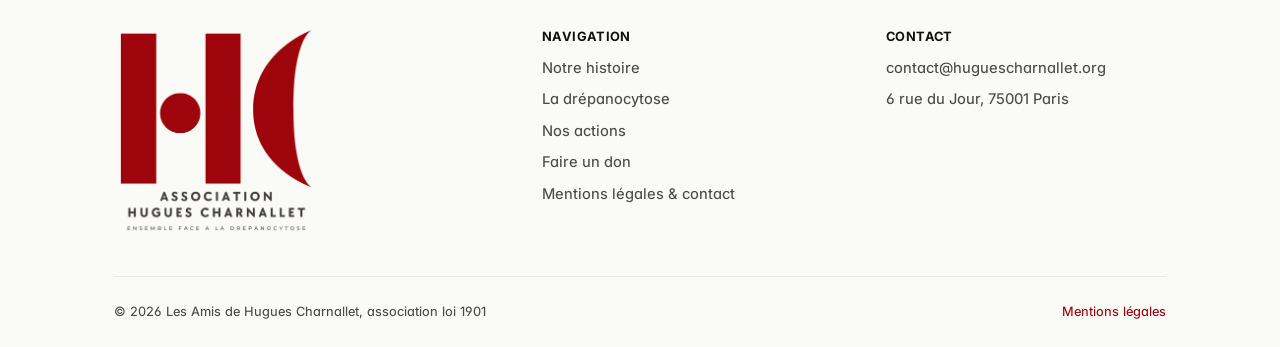
==== commit 8c4413b1: "Accueil : hero épuré et accent éditorial sur la promesse de don - Lead du hero coupée en deux : phra" ====
--- a/index.html
+++ b/index.html
@@ -62,15 +62,16 @@
       <span data-lang="en">Saving children with sickle cell disease.</span>
     </h1>
     <p class="lead">
-      <span data-lang="fr">Nous finançons l'hydroxyurée — le traitement vital contre la drépanocytose — pour plus de 300 enfants démunis au Sénégal et au Burkina Faso. Pour 40&nbsp;€ par an, on change une vie.</span>
-      <span data-lang="en">We fund hydroxyurea — the life-saving treatment for sickle cell disease — for more than 300 disadvantaged children in Senegal and Burkina Faso. 40&nbsp;€ per year is enough to change a life.</span>
+      <span data-lang="fr">Nous finançons l'hydroxyurée — le traitement vital contre la drépanocytose — pour plus de 300 enfants démunis au Sénégal et au Burkina Faso.</span>
+      <span data-lang="en">We fund hydroxyurea — the life-saving treatment for sickle cell disease — for more than 300 disadvantaged children in Senegal and Burkina Faso.</span>
+    </p>
+    <p class="lead-emphasis">
+      <span data-lang="fr">Pour 40&nbsp;€ par an, on change une vie.</span>
+      <span data-lang="en">40&nbsp;€ per year is enough to change a life.</span>
     </p>
     <div class="hero-cta">
       <a class="cta-btn cta-btn--large" href="faire-un-don.html">
         <span data-lang="fr">Faire un don</span><span data-lang="en">Donate</span>
-      </a>
-      <a class="cta-btn cta-btn--ghost cta-btn--large" href="nos-actions.html">
-        <span data-lang="fr">Découvrir nos actions</span><span data-lang="en">Discover our work</span>
       </a>
     </div>
   </section>
@@ -110,8 +111,8 @@
     </div>
     <p class="photo-marquee-cta">
       <a href="nos-actions.html">
-        <span data-lang="fr">Plus de détails sur nos actions →</span>
-        <span data-lang="en">More about our work →</span>
+        <span data-lang="fr">Découvrir nos actions →</span>
+        <span data-lang="en">Discover our work →</span>
       </a>
     </p>
   </section>
--- a/assets/css/style.css
+++ b/assets/css/style.css
@@ -231,7 +231,18 @@
   margin: 0 auto;
 }
 .hero h1 { margin-bottom: var(--space-3); }
-.hero .lead { max-width: 640px; margin: 0 auto var(--space-4); color: var(--ink-muted); }
+.hero .lead { max-width: 640px; margin: 0 auto var(--space-3); color: var(--ink-muted); }
+.lead-emphasis {
+  font-family: var(--serif);
+  font-style: italic;
+  font-size: clamp(1.5rem, 2.6vw, 1.85rem);
+  line-height: 1.35;
+  color: var(--red);
+  font-weight: 500;
+  max-width: 560px;
+  margin: 0 auto var(--space-4);
+  text-align: center;
+}
 .hero-cta { display: inline-flex; gap: var(--space-2); flex-wrap: wrap; justify-content: center; }
 
 /* --- Stats row --- */
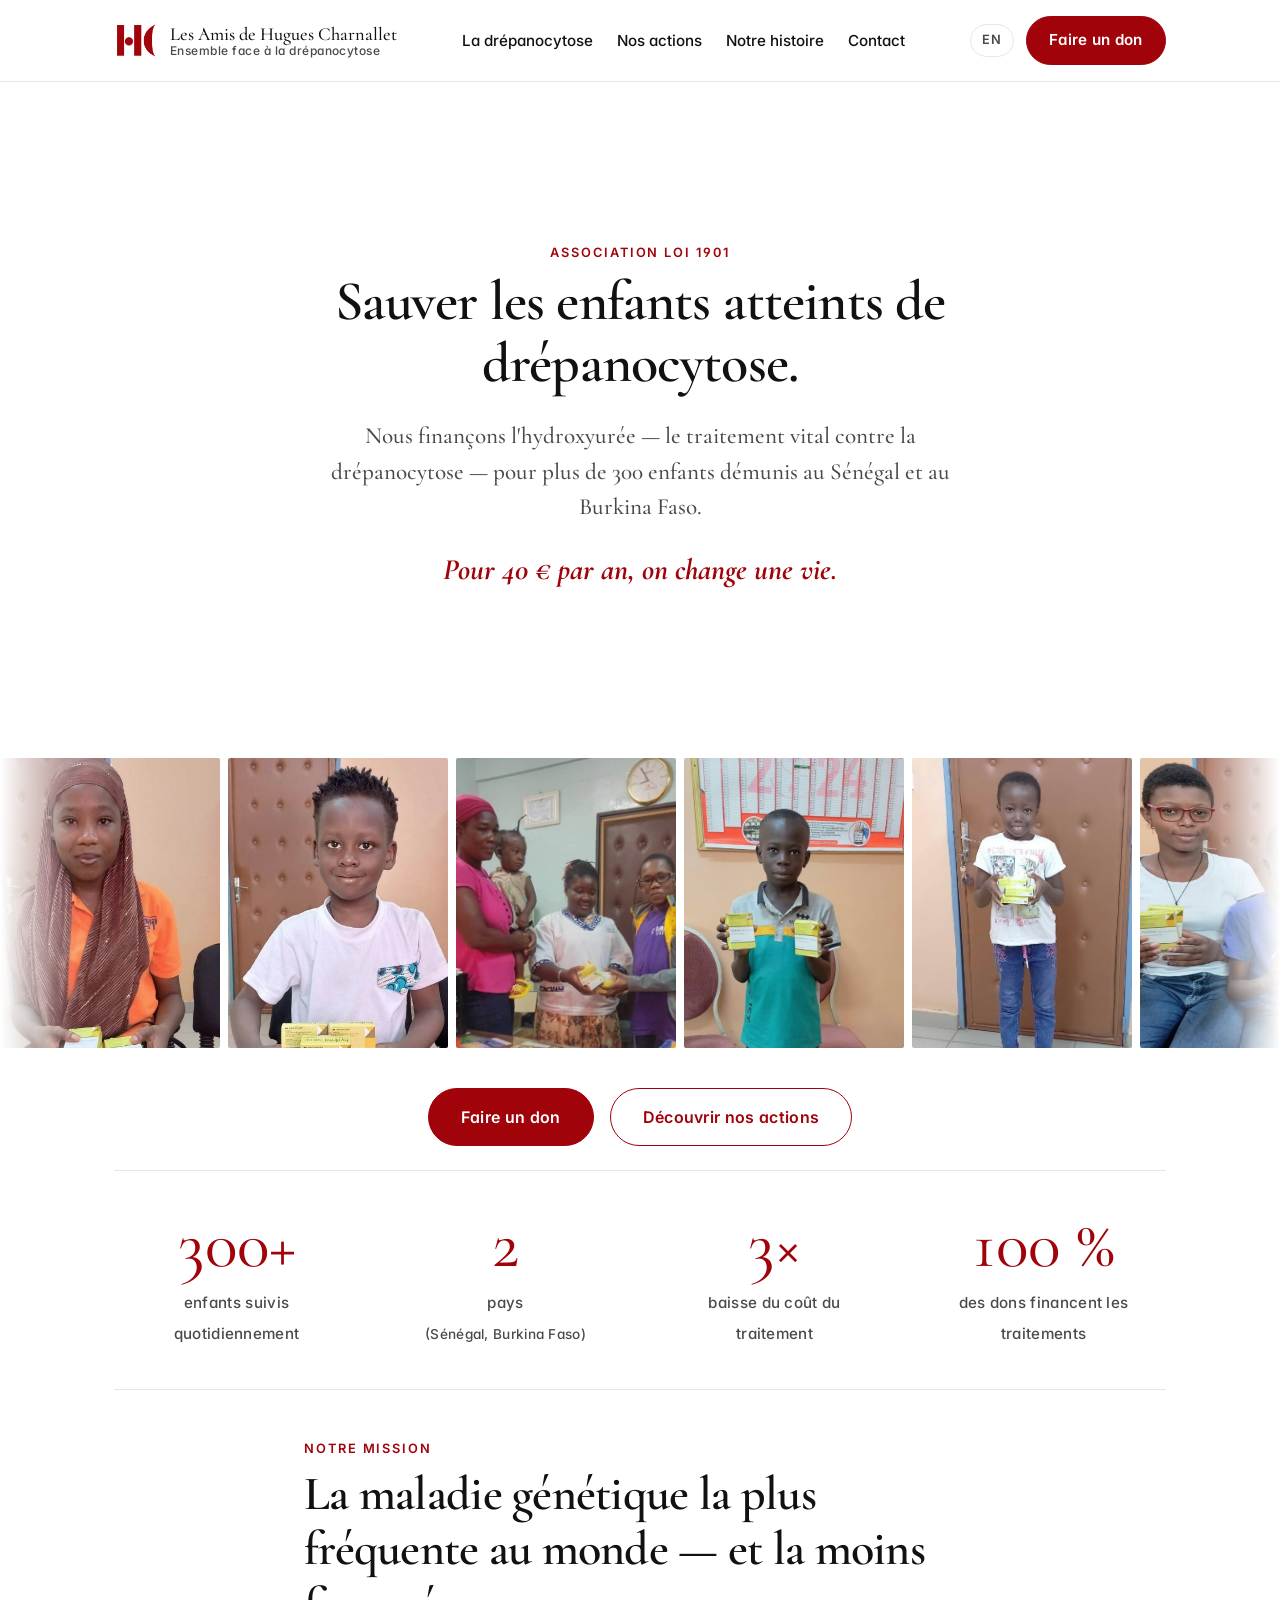
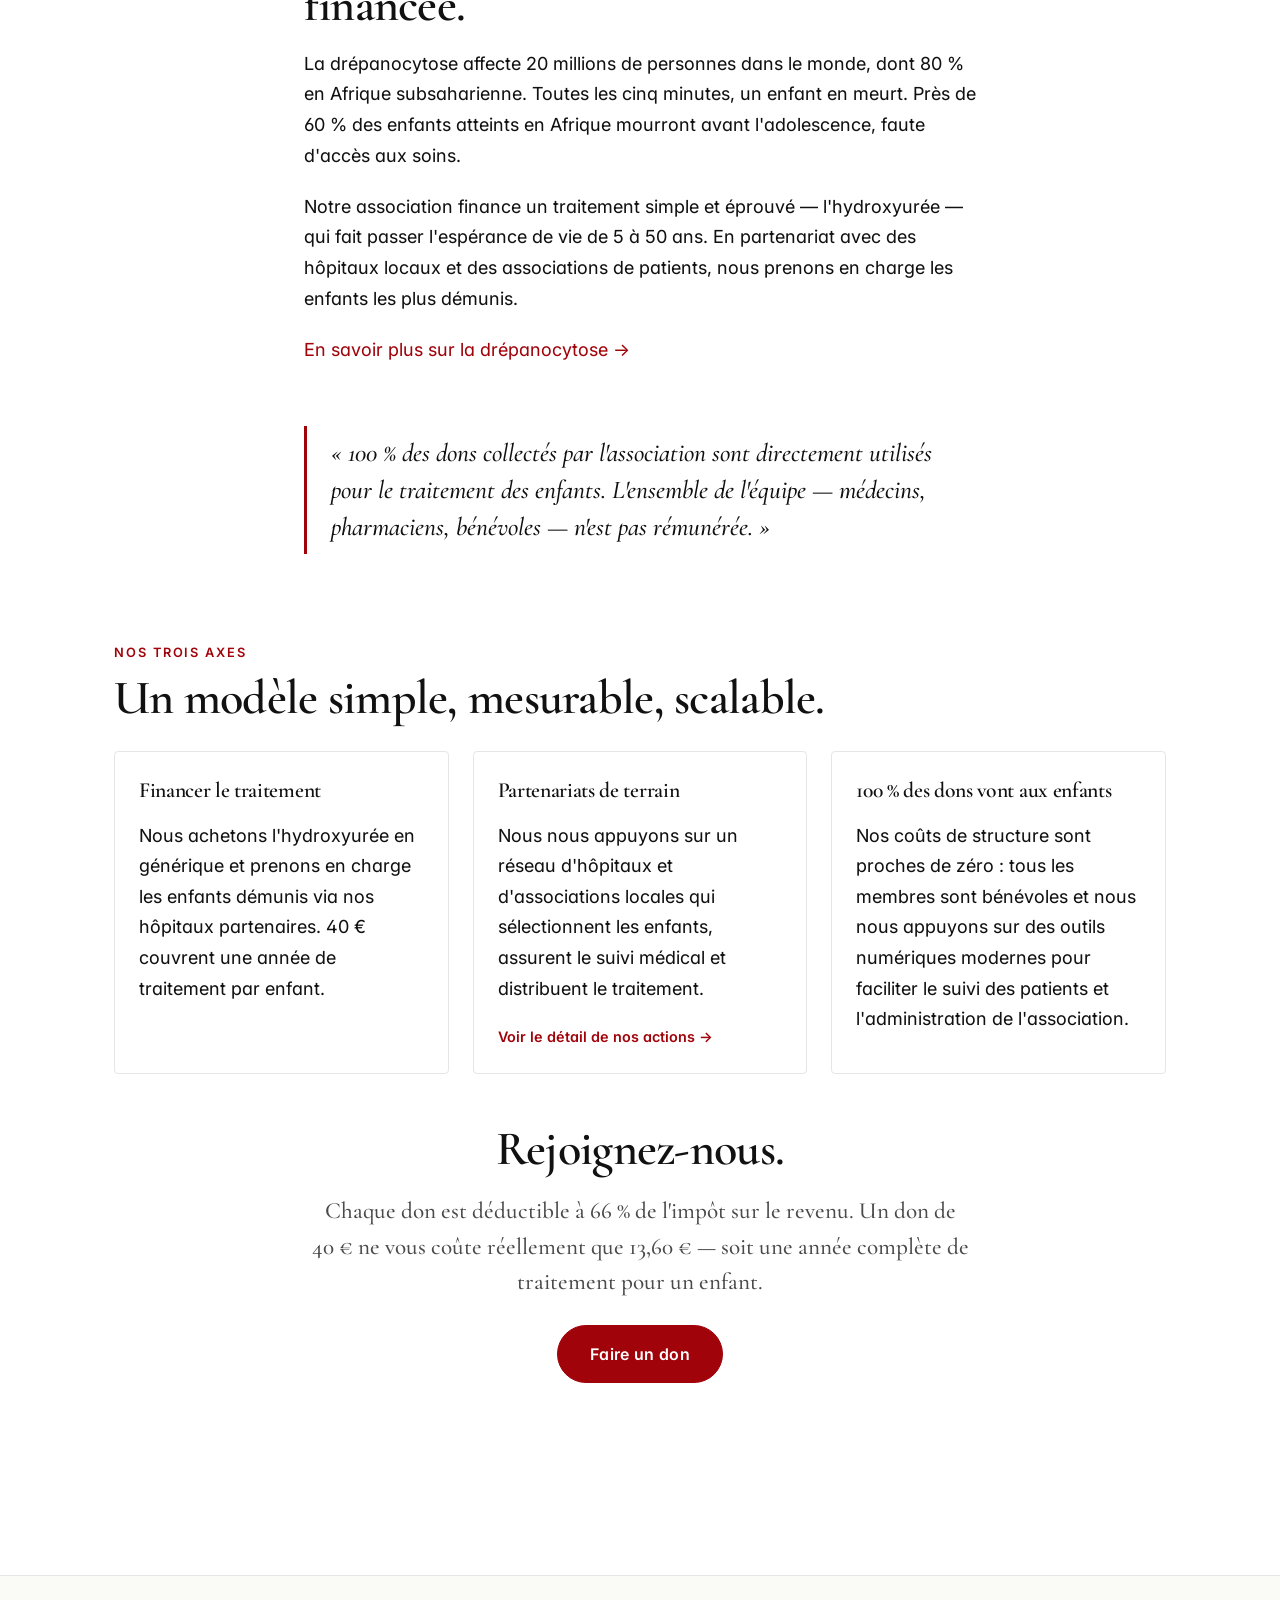
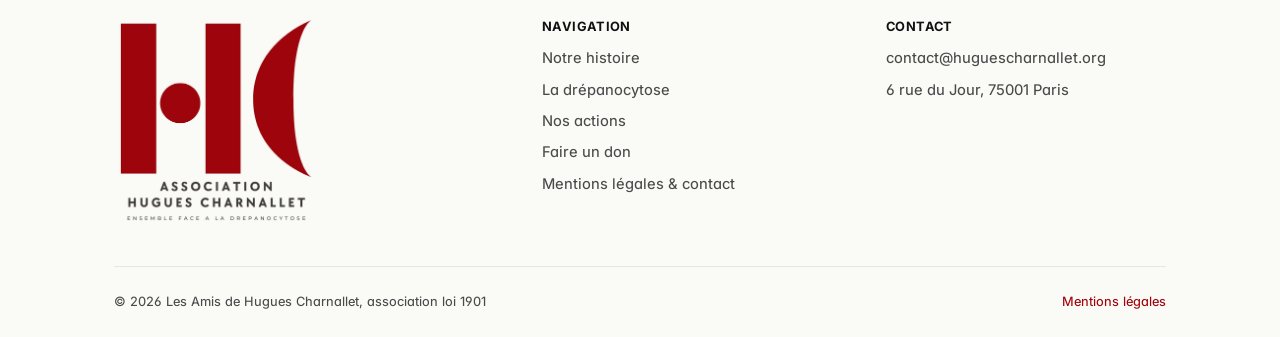
==== commit 76bac163: "Accueil : déplacer les CTA hero sous le carrousel - Hero épuré : seul le titre, la lead et la phrase" ====
--- a/index.html
+++ b/index.html
@@ -69,11 +69,6 @@
       <span data-lang="fr">Pour 40&nbsp;€ par an, on change une vie.</span>
       <span data-lang="en">40&nbsp;€ per year is enough to change a life.</span>
     </p>
-    <div class="hero-cta">
-      <a class="cta-btn cta-btn--large" href="faire-un-don.html">
-        <span data-lang="fr">Faire un don</span><span data-lang="en">Donate</span>
-      </a>
-    </div>
   </section>
 
   <!-- ========== Photo marquee ========== -->
@@ -109,12 +104,14 @@
         <a href="nos-actions.html" class="photo-marquee-item" aria-hidden="true"><img src="assets/images/beneficiaires/image13.jpg" alt="" loading="lazy"></a>
       </div>
     </div>
-    <p class="photo-marquee-cta">
-      <a href="nos-actions.html">
-        <span data-lang="fr">Découvrir nos actions →</span>
-        <span data-lang="en">Discover our work →</span>
-      </a>
-    </p>
+    <div class="hero-cta photo-marquee-cta">
+      <a class="cta-btn cta-btn--large" href="faire-un-don.html">
+        <span data-lang="fr">Faire un don</span><span data-lang="en">Donate</span>
+      </a>
+      <a class="cta-btn cta-btn--ghost cta-btn--large" href="nos-actions.html">
+        <span data-lang="fr">Découvrir nos actions</span><span data-lang="en">Discover our work</span>
+      </a>
+    </div>
   </section>
 
   <!-- ========== Stats ========== -->
--- a/assets/css/style.css
+++ b/assets/css/style.css
@@ -238,7 +238,7 @@
   font-size: clamp(1.5rem, 2.6vw, 1.85rem);
   line-height: 1.35;
   color: var(--red);
-  font-weight: 500;
+  font-weight: 700;
   max-width: 560px;
   margin: 0 auto var(--space-4);
   text-align: center;
@@ -498,10 +498,11 @@
   filter: saturate(1.05);
 }
 .photo-marquee-cta {
-  text-align: center;
-  margin: var(--space-3) 0 0;
-  font-size: 0.95rem;
-  font-weight: 500;
+  display: flex;
+  justify-content: center;
+  gap: var(--space-2);
+  flex-wrap: wrap;
+  margin: var(--space-4) 0 0;
 }
 @keyframes photo-marquee-scroll {
   from { transform: translateX(0); }
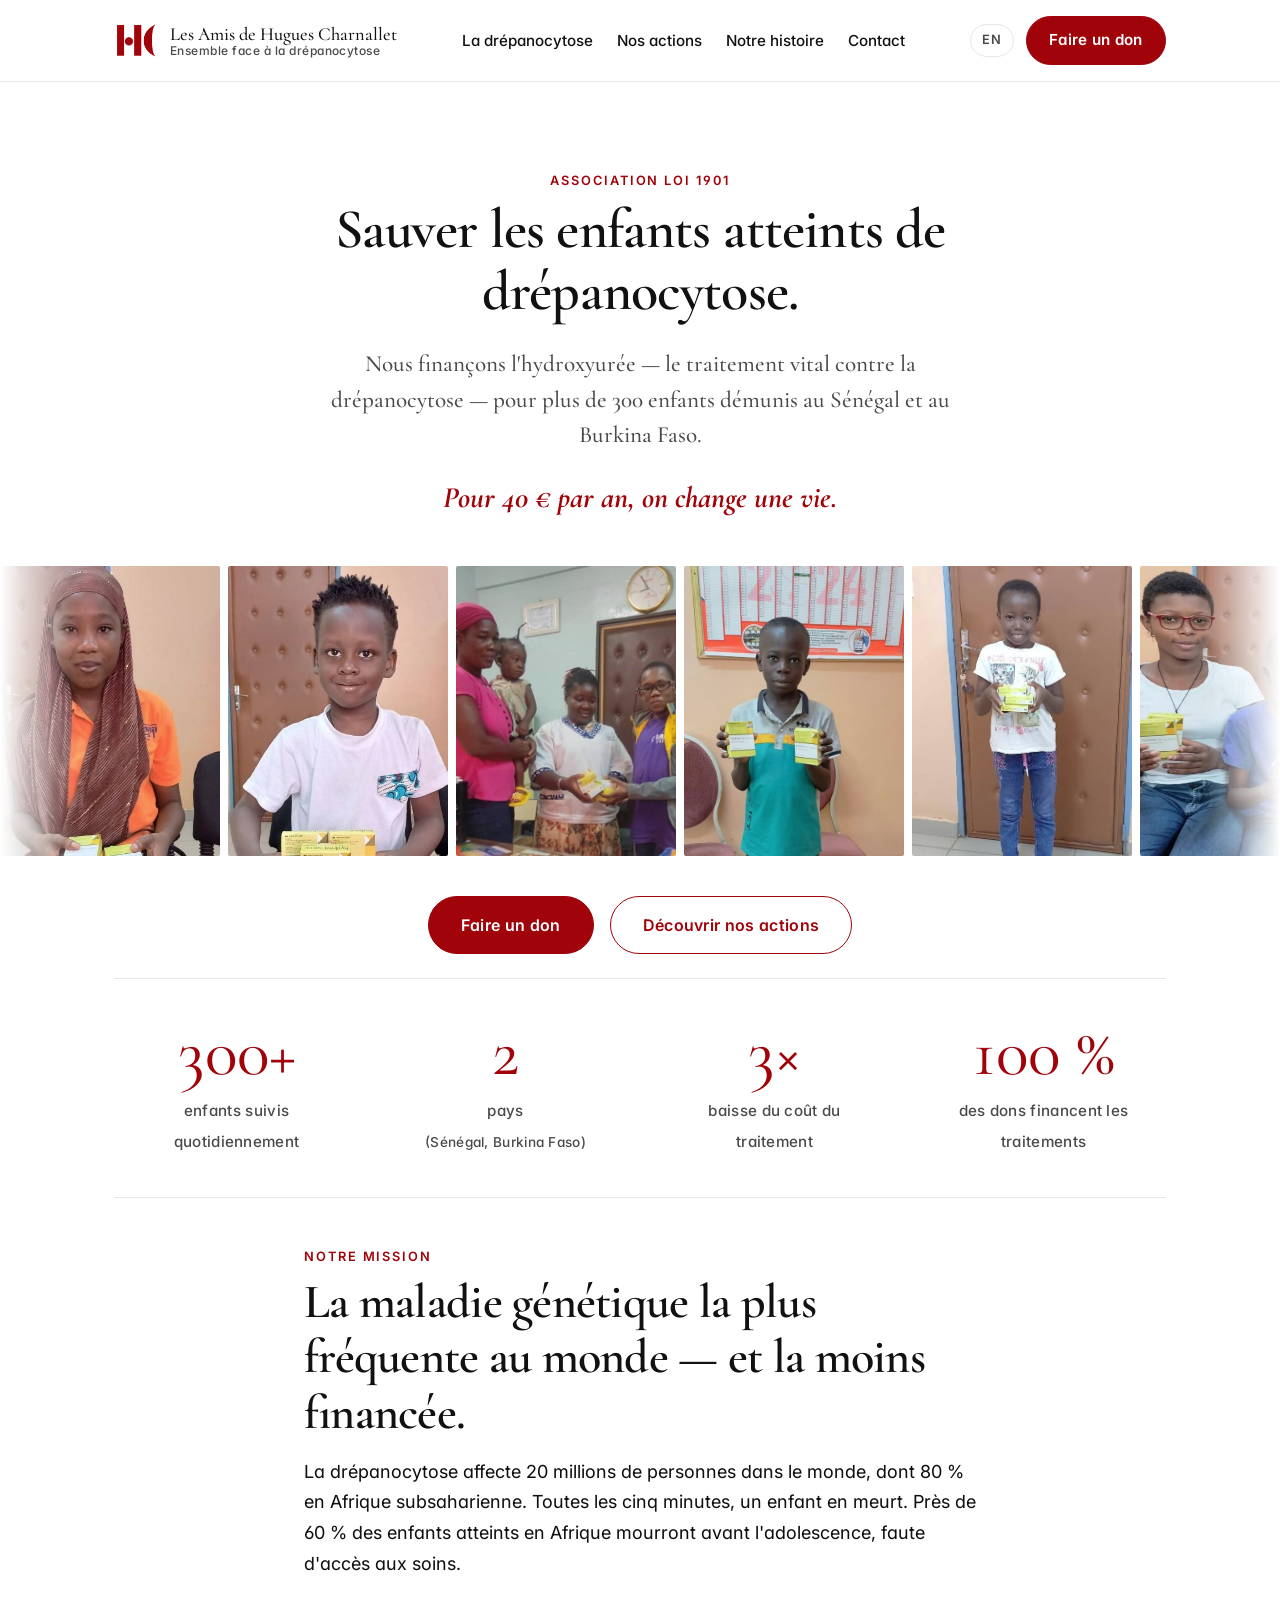
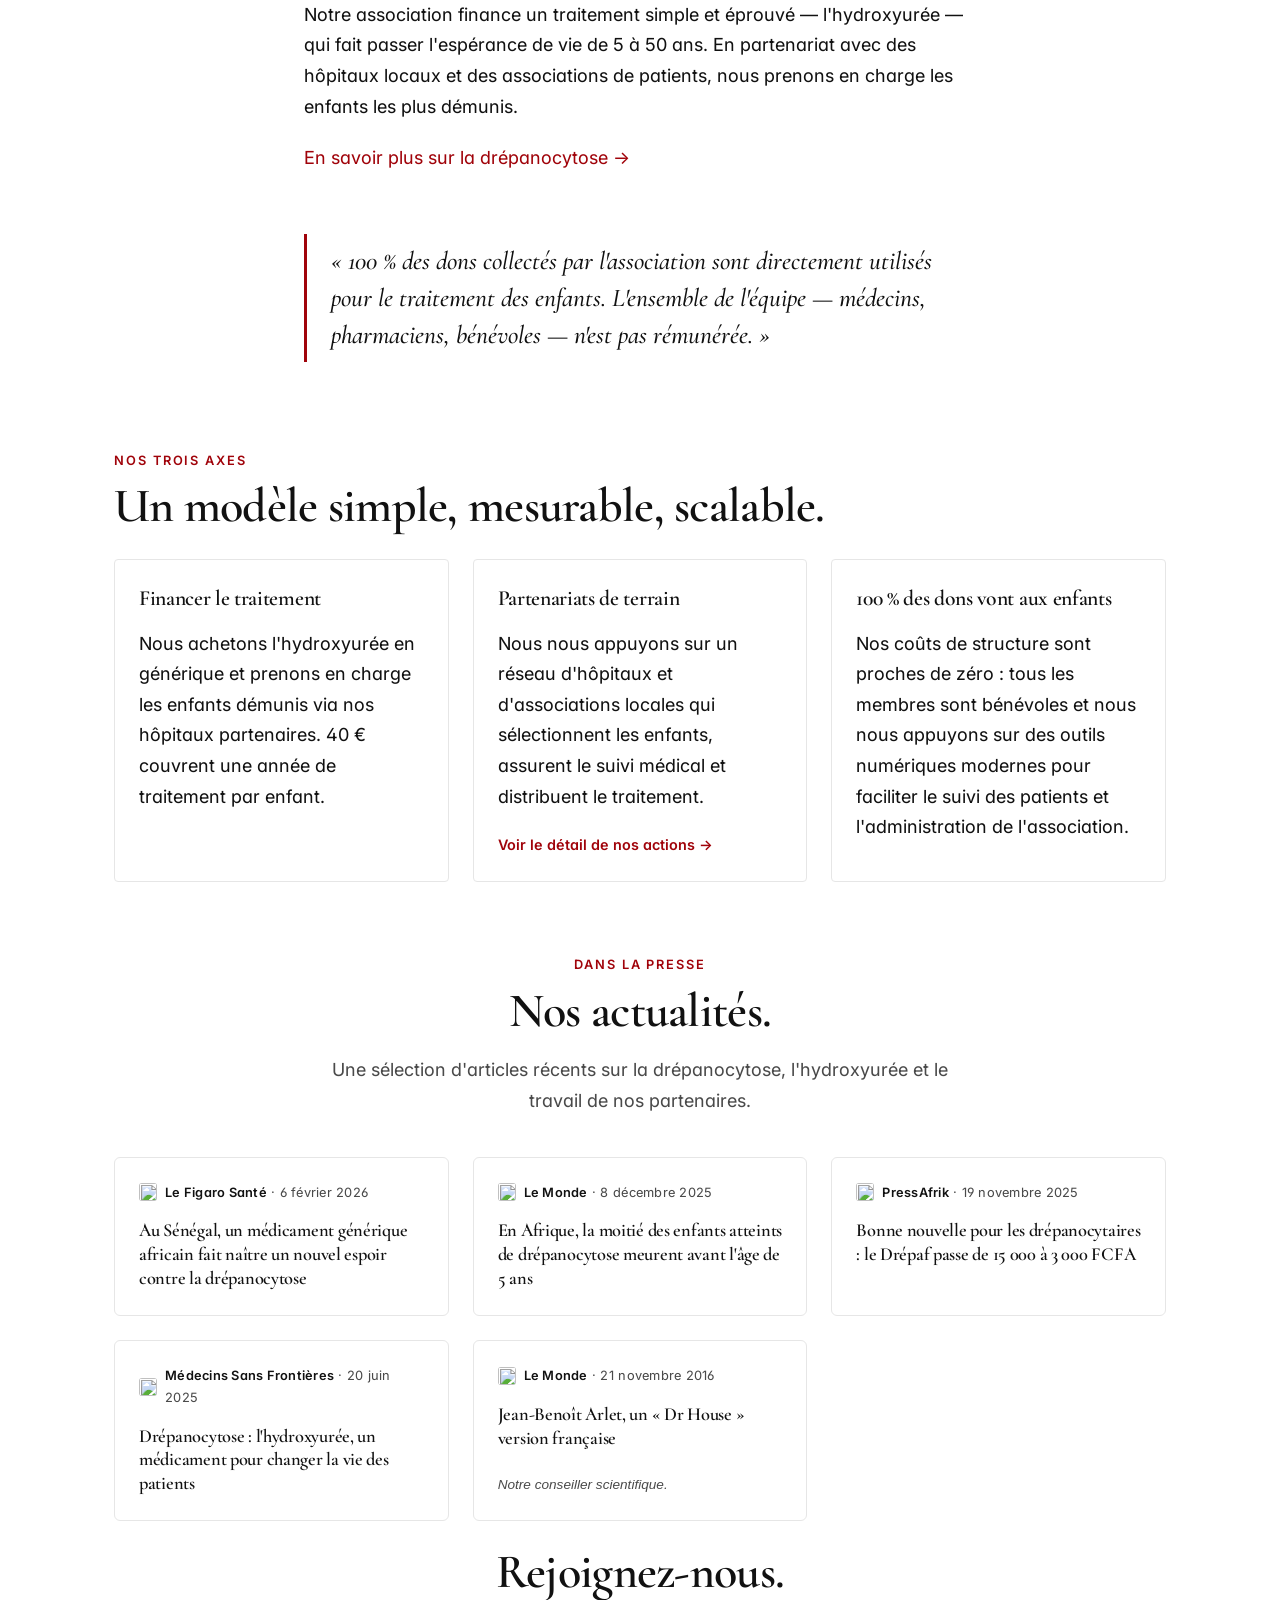
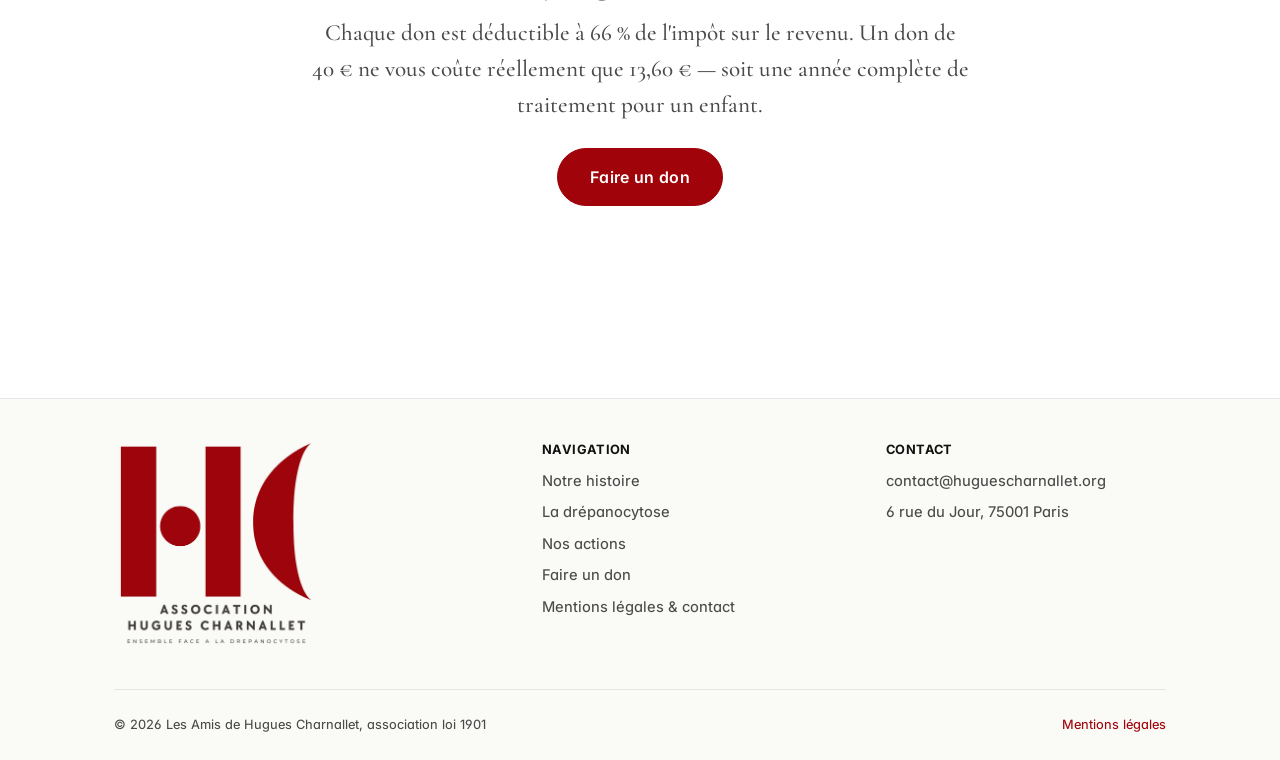
==== commit db5ca930: "Accueil : nouvelle section « Nos actualités » entre les 3 axes et le CTA final 5 articles sélectionn" ====
--- a/index.html
+++ b/index.html
@@ -223,6 +223,63 @@
     </div>
   </section>
 
+  <!-- ========== News ========== -->
+  <section class="container">
+    <span class="eyebrow center-block">
+      <span data-lang="fr">Dans la presse</span>
+      <span data-lang="en">In the press</span>
+    </span>
+    <h2 class="center">
+      <span data-lang="fr">Nos actualités.</span>
+      <span data-lang="en">Latest news.</span>
+    </h2>
+    <p class="center muted" style="max-width: 640px; margin: 0 auto var(--space-4);">
+      <span data-lang="fr">Une sélection d'articles récents sur la drépanocytose, l'hydroxyurée et le travail de nos partenaires.</span>
+      <span data-lang="en">A selection of recent articles on sickle cell disease, hydroxyurea and the work of our partners.</span>
+    </p>
+    <div class="news-grid">
+      <a class="news-card" href="https://sante.lefigaro.fr/social/sante-publique/au-senegal-un-medicament-generique-africain-fait-naitre-un-nouvel-espoir-contre-la-drepanocytose-20260206" target="_blank" rel="noopener">
+        <span class="news-meta">
+          <img class="news-favicon" src="https://www.google.com/s2/favicons?domain=lefigaro.fr&sz=64" alt="" aria-hidden="true">
+          <span><strong>Le Figaro Santé</strong> · 6 février 2026</span>
+        </span>
+        <h3 class="news-title">Au Sénégal, un médicament générique africain fait naître un nouvel espoir contre la drépanocytose</h3>
+      </a>
+      <a class="news-card" href="https://www.lemonde.fr/sciences/article/2025/12/08/en-afrique-la-moitie-des-enfants-atteints-de-drepanocytose-meurent-avant-l-age-de-5-ans_6656511_1650684.html" target="_blank" rel="noopener">
+        <span class="news-meta">
+          <img class="news-favicon" src="https://www.google.com/s2/favicons?domain=lemonde.fr&sz=64" alt="" aria-hidden="true">
+          <span><strong>Le Monde</strong> · 8 décembre 2025</span>
+        </span>
+        <h3 class="news-title">En Afrique, la moitié des enfants atteints de drépanocytose meurent avant l'âge de 5&nbsp;ans</h3>
+      </a>
+      <a class="news-card" href="https://www.pressafrik.com/Bonne-nouvelle-pour-les-drepanocytaires-le-Drepaf-passe-de15000-a-3000-FCFA_a297668.html" target="_blank" rel="noopener">
+        <span class="news-meta">
+          <img class="news-favicon" src="https://www.google.com/s2/favicons?domain=pressafrik.com&sz=64" alt="" aria-hidden="true">
+          <span><strong>PressAfrik</strong> · 19 novembre 2025</span>
+        </span>
+        <h3 class="news-title">Bonne nouvelle pour les drépanocytaires : le Drépaf passe de 15&nbsp;000 à 3&nbsp;000&nbsp;FCFA</h3>
+      </a>
+      <a class="news-card" href="https://www.msf.fr/actualites/drepanocytose-l-hydroxyuree-un-medicament-pour-changer-la-vie-des-patients" target="_blank" rel="noopener">
+        <span class="news-meta">
+          <img class="news-favicon" src="https://www.google.com/s2/favicons?domain=msf.fr&sz=64" alt="" aria-hidden="true">
+          <span><strong>Médecins Sans Frontières</strong> · 20 juin 2025</span>
+        </span>
+        <h3 class="news-title">Drépanocytose : l'hydroxyurée, un médicament pour changer la vie des patients</h3>
+      </a>
+      <a class="news-card" href="https://www.lemonde.fr/sciences/article/2016/11/21/jean-benoit-arlet-un-dr-house-version-francaise_5035368_1650684.html" target="_blank" rel="noopener">
+        <span class="news-meta">
+          <img class="news-favicon" src="https://www.google.com/s2/favicons?domain=lemonde.fr&sz=64" alt="" aria-hidden="true">
+          <span><strong>Le Monde</strong> · 21 novembre 2016</span>
+        </span>
+        <h3 class="news-title">Jean-Benoît Arlet, un « Dr House » version française</h3>
+        <span class="news-note">
+          <span data-lang="fr">Notre conseiller scientifique.</span>
+          <span data-lang="en">Our scientific advisor.</span>
+        </span>
+      </a>
+    </div>
+  </section>
+
   <!-- ========== Final CTA ========== -->
   <section class="container container--narrow center">
     <h2>
--- a/assets/css/style.css
+++ b/assets/css/style.css
@@ -225,7 +225,7 @@
 
 /* --- Hero --- */
 .hero {
-  padding: var(--space-6) 0 var(--space-5);
+  padding: var(--space-3) 0 var(--space-3);
   text-align: center;
   max-width: 820px;
   margin: 0 auto;
@@ -240,7 +240,7 @@
   color: var(--red);
   font-weight: 700;
   max-width: 560px;
-  margin: 0 auto var(--space-4);
+  margin: 0 auto;
   text-align: center;
 }
 .hero-cta { display: inline-flex; gap: var(--space-2); flex-wrap: wrap; justify-content: center; }
@@ -454,7 +454,7 @@
 
 /* --- Photo marquee (homepage) --- */
 .photo-marquee-section {
-  margin-top: var(--space-5);
+  margin-top: var(--space-3);
   padding: 0;
 }
 .photo-marquee {
@@ -552,6 +552,63 @@
   color: var(--ink);
   line-height: 1.4;
 }
+
+/* --- News (homepage press) --- */
+.news-grid {
+  display: grid;
+  grid-template-columns: repeat(auto-fill, minmax(280px, 1fr));
+  gap: var(--space-3);
+  margin-top: var(--space-3);
+}
+.news-card {
+  display: flex;
+  flex-direction: column;
+  gap: var(--space-2);
+  padding: var(--space-3);
+  background: #fff;
+  border: 1px solid var(--line);
+  border-radius: 6px;
+  text-decoration: none;
+  color: inherit;
+  transition: border-color 0.2s ease, transform 0.2s ease, box-shadow 0.2s ease;
+}
+.news-card:hover {
+  border-color: var(--red);
+  transform: translateY(-2px);
+  box-shadow: 0 6px 20px rgba(0, 0, 0, 0.05);
+  text-decoration: none;
+}
+.news-meta {
+  display: inline-flex;
+  align-items: center;
+  gap: 0.5rem;
+  font-size: 0.8rem;
+  color: var(--ink-muted);
+  letter-spacing: 0.02em;
+}
+.news-meta strong { color: var(--ink); font-weight: 600; }
+.news-favicon {
+  width: 18px;
+  height: 18px;
+  flex-shrink: 0;
+  border-radius: 3px;
+}
+.news-title {
+  font-family: var(--serif);
+  font-size: 1.15rem;
+  line-height: 1.3;
+  font-weight: 600;
+  color: var(--ink);
+  margin: 0;
+}
+.news-card:hover .news-title { color: var(--red); }
+.news-note {
+  font-size: 0.85rem;
+  font-style: italic;
+  color: var(--ink-muted);
+  margin-top: auto;
+}
+.center-block { display: block; text-align: center; }
 
 /* --- Footer --- */
 .site-footer {
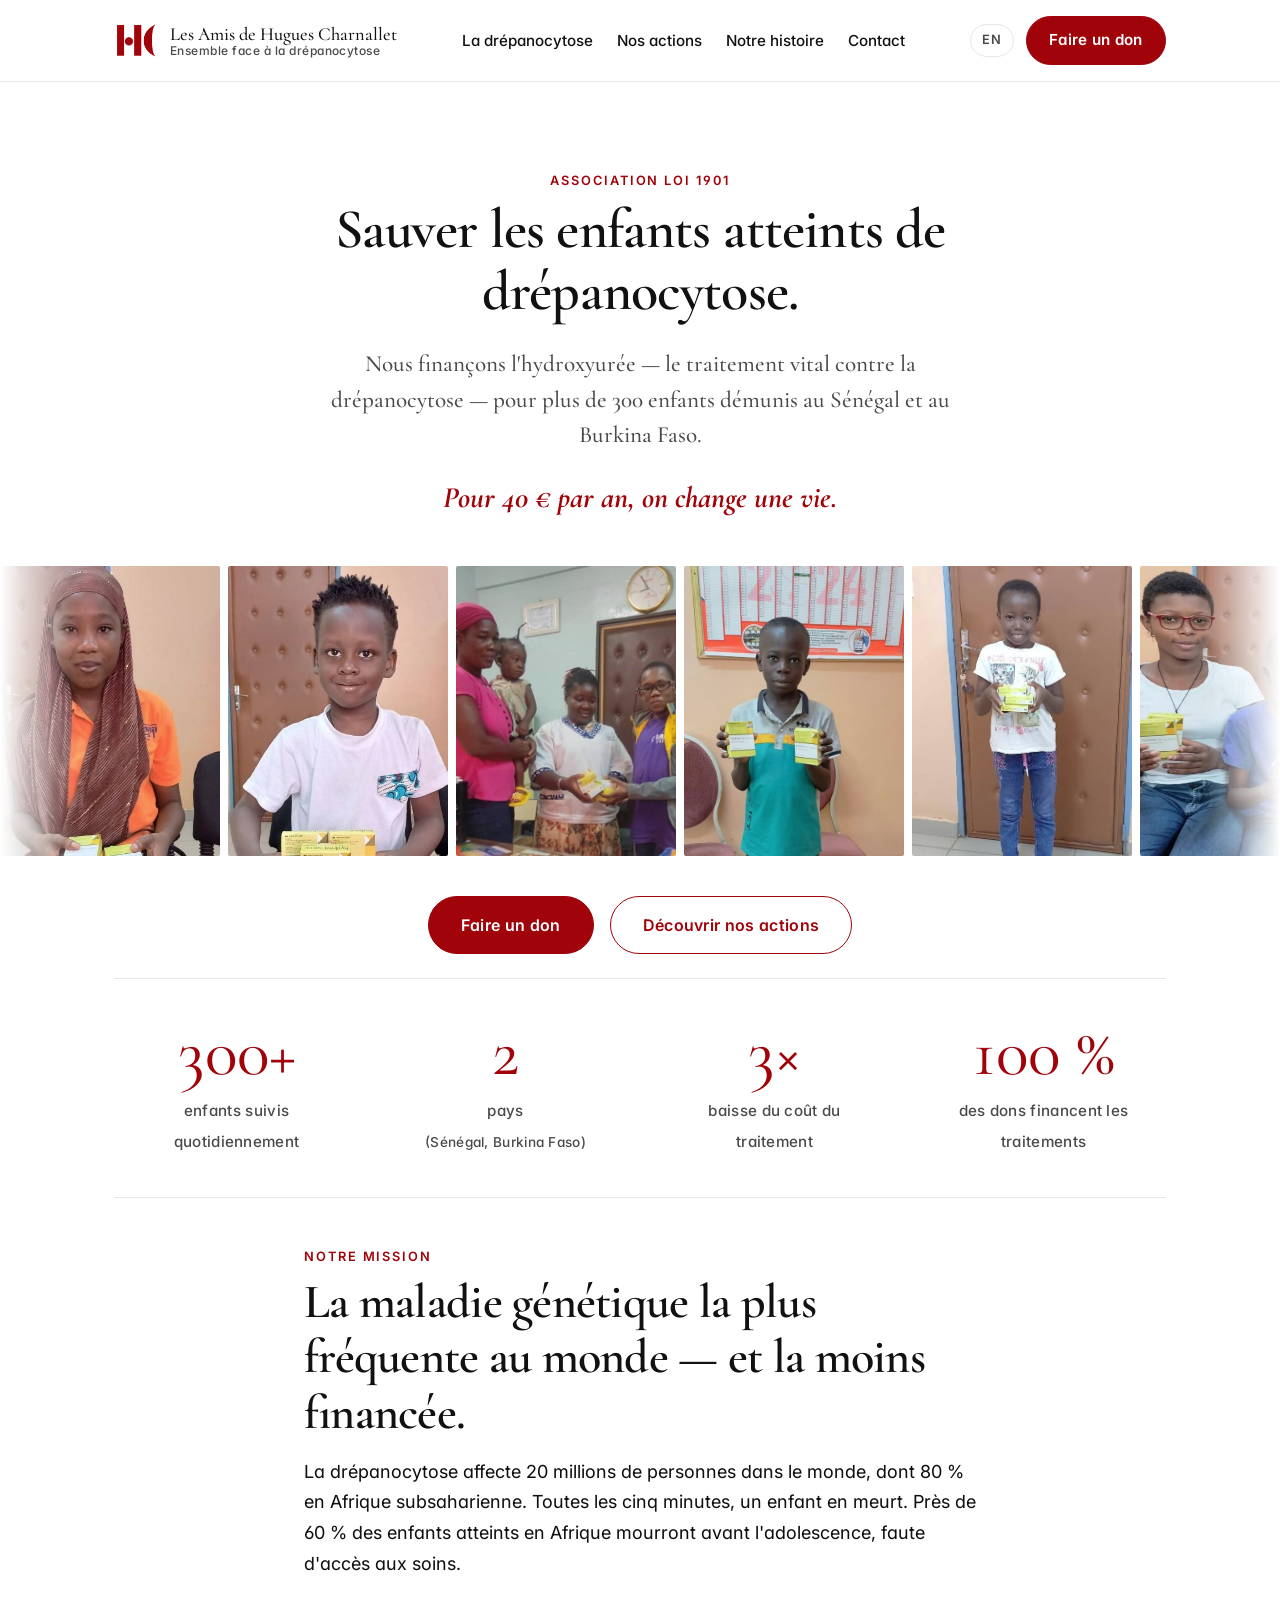
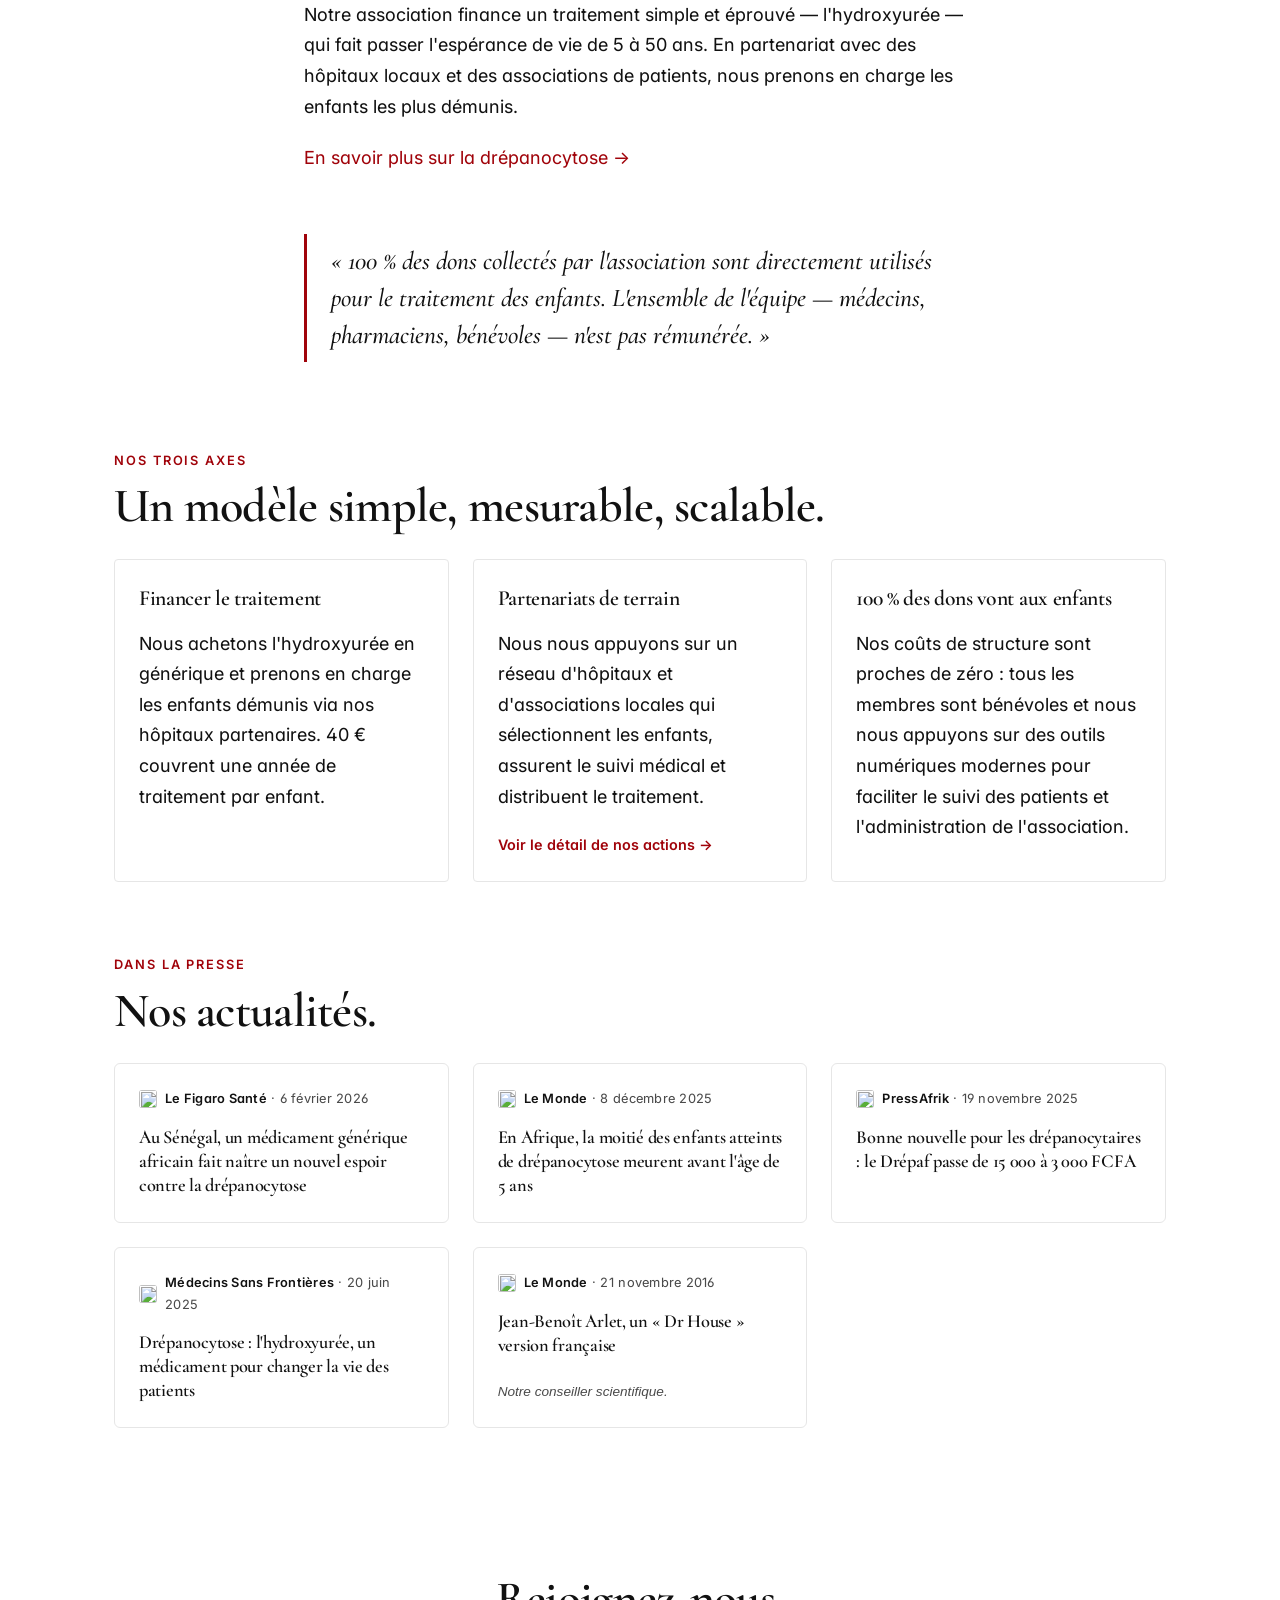
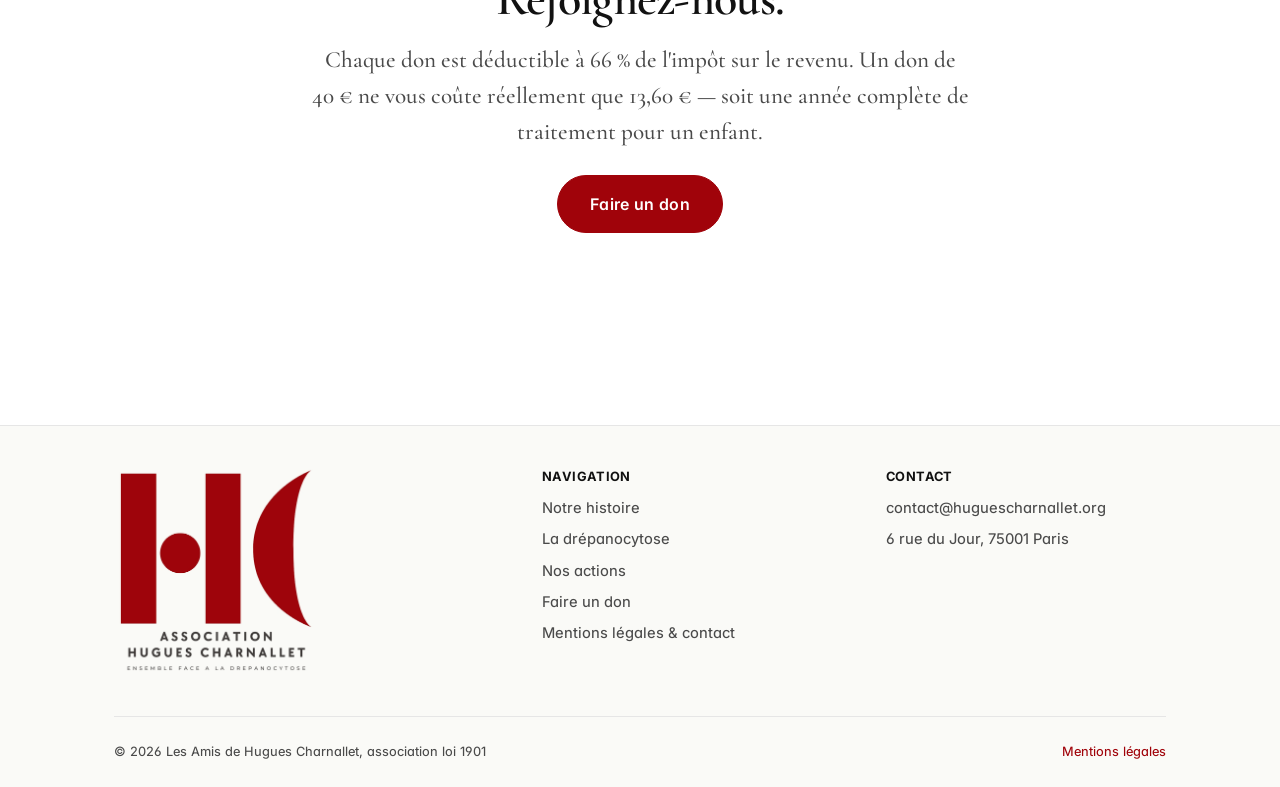
==== commit 280154ab: "Accueil/news : harmoniser l'alignement et resserrer la section - Eyebrow + h2 « Nos actualités » en " ====
--- a/index.html
+++ b/index.html
@@ -225,18 +225,14 @@
 
   <!-- ========== News ========== -->
   <section class="container">
-    <span class="eyebrow center-block">
+    <span class="eyebrow">
       <span data-lang="fr">Dans la presse</span>
       <span data-lang="en">In the press</span>
     </span>
-    <h2 class="center">
+    <h2>
       <span data-lang="fr">Nos actualités.</span>
       <span data-lang="en">Latest news.</span>
     </h2>
-    <p class="center muted" style="max-width: 640px; margin: 0 auto var(--space-4);">
-      <span data-lang="fr">Une sélection d'articles récents sur la drépanocytose, l'hydroxyurée et le travail de nos partenaires.</span>
-      <span data-lang="en">A selection of recent articles on sickle cell disease, hydroxyurea and the work of our partners.</span>
-    </p>
     <div class="news-grid">
       <a class="news-card" href="https://sante.lefigaro.fr/social/sante-publique/au-senegal-un-medicament-generique-africain-fait-naitre-un-nouvel-espoir-contre-la-drepanocytose-20260206" target="_blank" rel="noopener">
         <span class="news-meta">
--- a/assets/css/style.css
+++ b/assets/css/style.css
@@ -608,7 +608,9 @@
   color: var(--ink-muted);
   margin-top: auto;
 }
-.center-block { display: block; text-align: center; }
+/* Extra breathing room before the final donation CTA */
+.news-grid + .news-grid,
+section:has(> .news-grid) + section { margin-top: 7.5rem; }
 
 /* --- Footer --- */
 .site-footer {
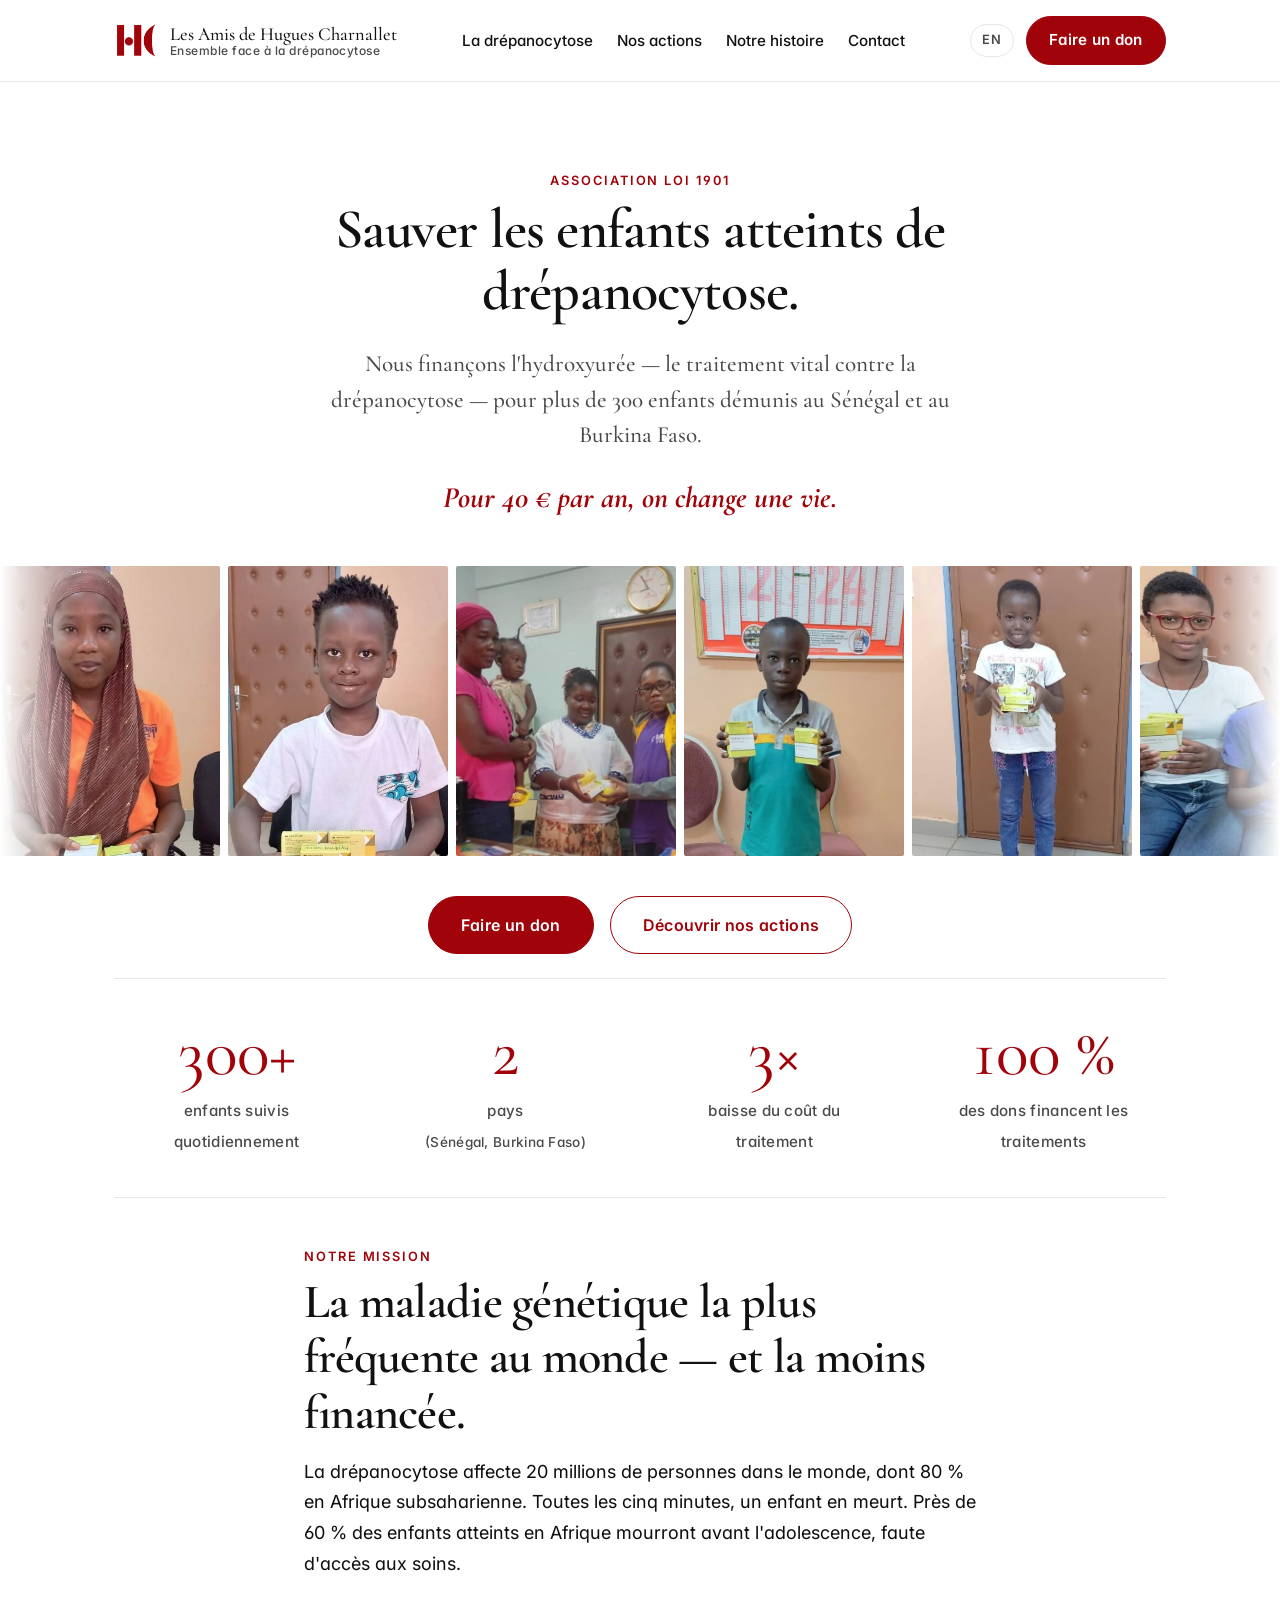
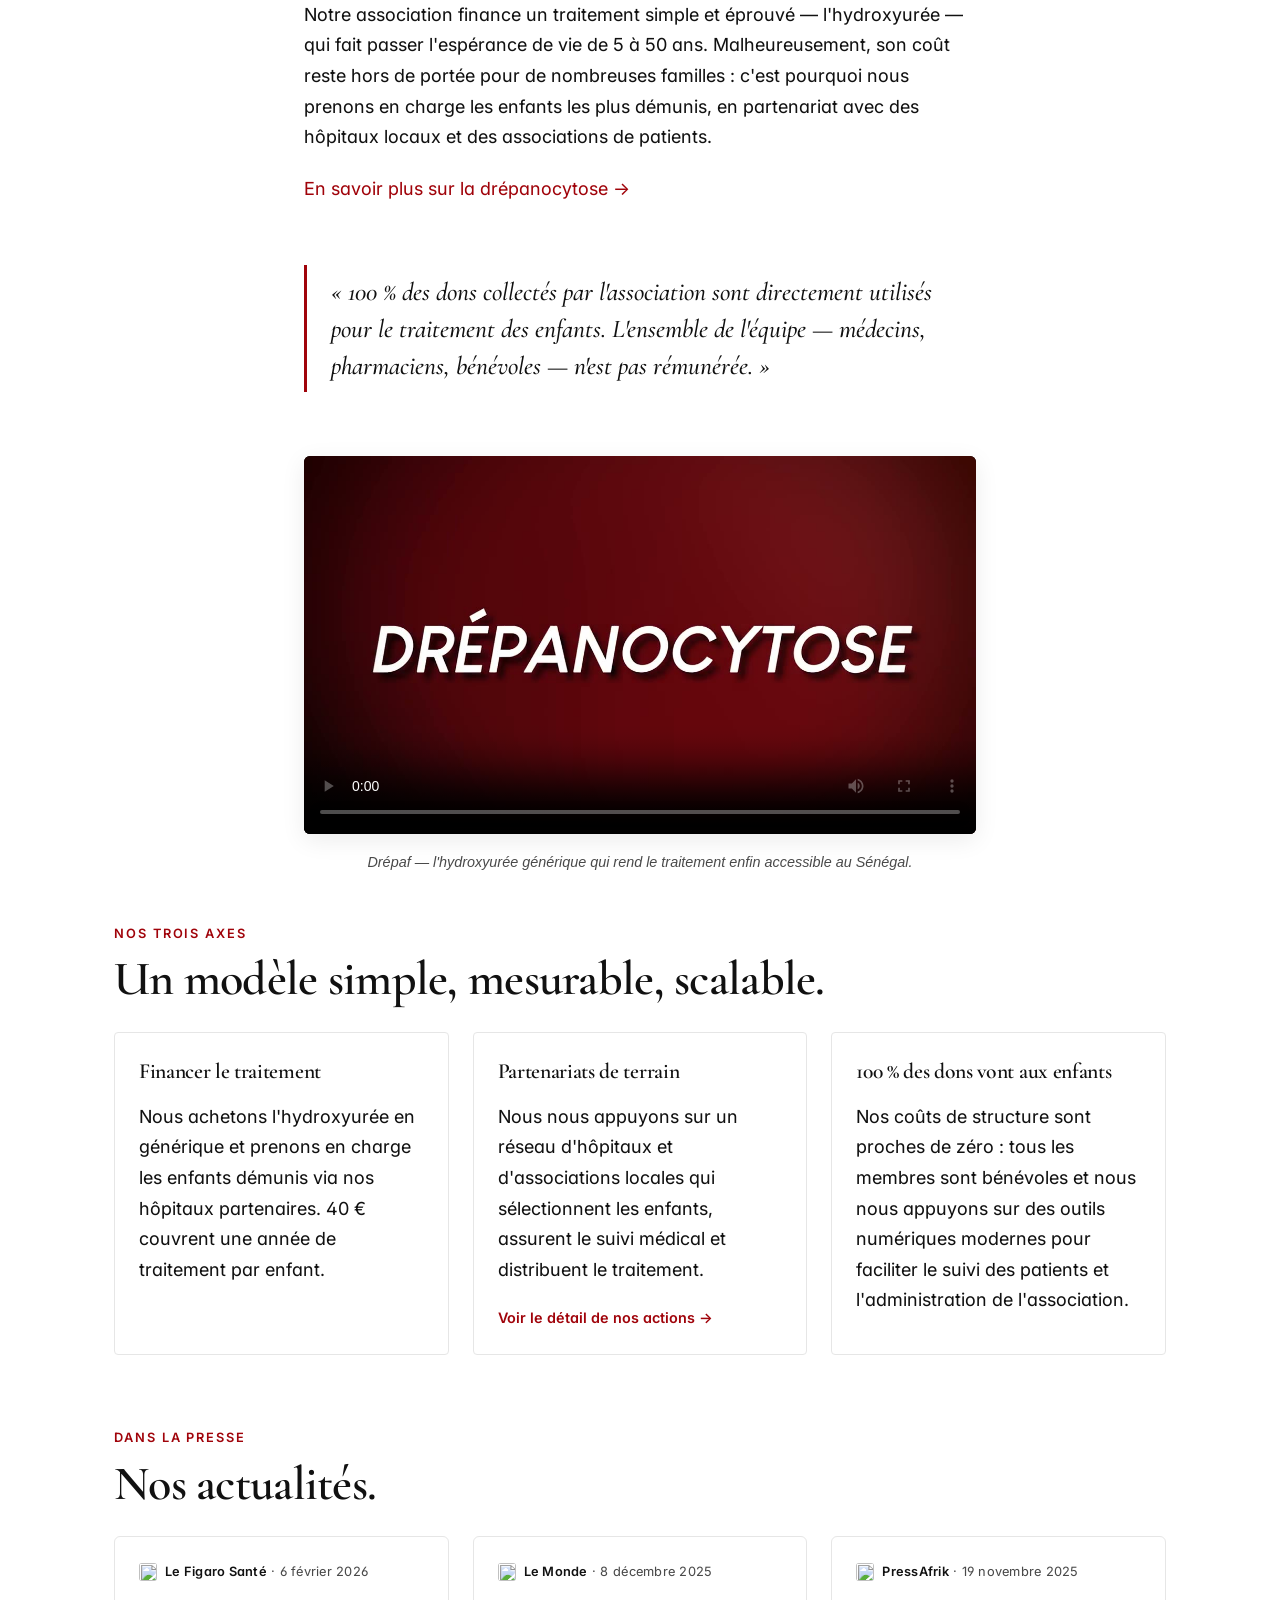
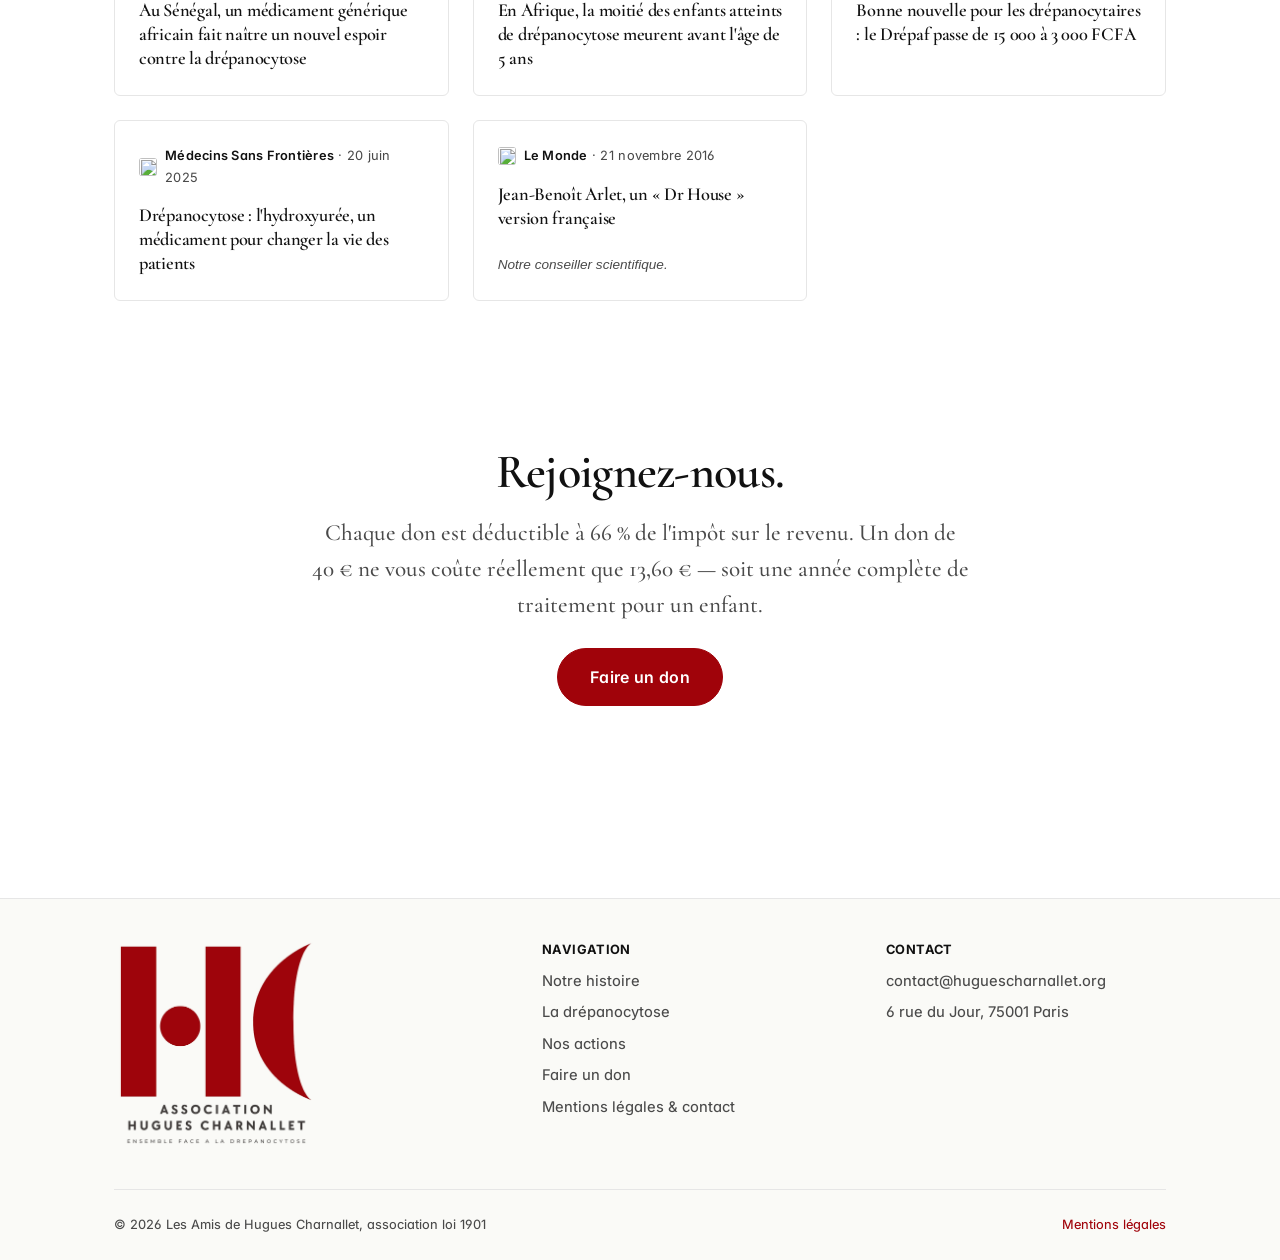
==== commit 2053e48b: "Vidéo Drépaf : intégration accueil + page drépanocytose Clip 90 s sur l'hydroxyurée générique (Drépa" ====
--- a/index.html
+++ b/index.html
@@ -160,11 +160,11 @@
     </h2>
     <div data-lang="fr">
       <p>La drépanocytose affecte 20 millions de personnes dans le monde, dont 80&nbsp;% en Afrique subsaharienne. Toutes les cinq minutes, un enfant en meurt. Près de 60&nbsp;% des enfants atteints en Afrique mourront avant l'adolescence, faute d'accès aux soins.</p>
-      <p>Notre association finance un traitement simple et éprouvé — l'hydroxyurée — qui fait passer l'espérance de vie de 5 à 50&nbsp;ans. En partenariat avec des hôpitaux locaux et des associations de patients, nous prenons en charge les enfants les plus démunis.</p>
+      <p>Notre association finance un traitement simple et éprouvé — l'hydroxyurée — qui fait passer l'espérance de vie de 5 à 50&nbsp;ans. Malheureusement, son coût reste hors de portée pour de nombreuses familles&nbsp;: c'est pourquoi nous prenons en charge les enfants les plus démunis, en partenariat avec des hôpitaux locaux et des associations de patients.</p>
     </div>
     <div data-lang="en">
       <p>Sickle cell disease affects 20 million people worldwide, 80&nbsp;% of them in Sub-Saharan Africa. Every five minutes, a child dies of it. Close to 60&nbsp;% of affected African children die before adolescence, for lack of access to care.</p>
-      <p>Our association funds a simple, proven treatment — hydroxyurea — that raises life expectancy from 5 to 50&nbsp;years. Working with local hospitals and patient associations, we cover the cost of treatment for the most disadvantaged children.</p>
+      <p>Our association funds a simple, proven treatment — hydroxyurea — that raises life expectancy from 5 to 50&nbsp;years. Sadly, its cost remains out of reach for many families: this is why we take the most disadvantaged children under our wing, working with local hospitals and patient associations.</p>
     </div>
     <p>
       <a href="la-drepanocytose.html">
@@ -180,6 +180,21 @@
       <span data-lang="fr">« 100&nbsp;% des dons collectés par l'association sont directement utilisés pour le traitement des enfants. L'ensemble de l'équipe — médecins, pharmaciens, bénévoles — n'est pas rémunérée. »</span>
       <span data-lang="en">"100% of donations go directly to treating the children. The entire team — doctors, pharmacists, volunteers — receives no compensation."</span>
     </blockquote>
+  </section>
+
+  <!-- ========== Video ========== -->
+  <section class="container container--narrow">
+    <figure class="video-block">
+      <video controls preload="metadata" playsinline poster="assets/video/drepaf-poster.jpg">
+        <source src="assets/video/drepaf-clip.mp4" type="video/mp4">
+        <span data-lang="fr">Votre navigateur ne prend pas en charge la lecture vidéo.</span>
+        <span data-lang="en">Your browser does not support video playback.</span>
+      </video>
+      <figcaption>
+        <span data-lang="fr">Drépaf — l'hydroxyurée générique qui rend le traitement enfin accessible au Sénégal.</span>
+        <span data-lang="en">Drepaf — the generic hydroxyurea that finally makes treatment accessible in Senegal.</span>
+      </figcaption>
+    </figure>
   </section>
 
   <!-- ========== Cards: 3 axes ========== -->
--- a/assets/css/style.css
+++ b/assets/css/style.css
@@ -553,6 +553,28 @@
   line-height: 1.4;
 }
 
+/* --- Video block --- */
+.video-block {
+  margin: var(--space-3) 0 0;
+  display: flex;
+  flex-direction: column;
+  gap: var(--space-2);
+}
+.video-block video {
+  width: 100%;
+  height: auto;
+  display: block;
+  border-radius: 6px;
+  background: #000;
+  box-shadow: 0 6px 24px rgba(0, 0, 0, 0.08);
+}
+.video-block figcaption {
+  font-size: 0.9rem;
+  color: var(--ink-muted);
+  font-style: italic;
+  text-align: center;
+}
+
 /* --- News (homepage press) --- */
 .news-grid {
   display: grid;
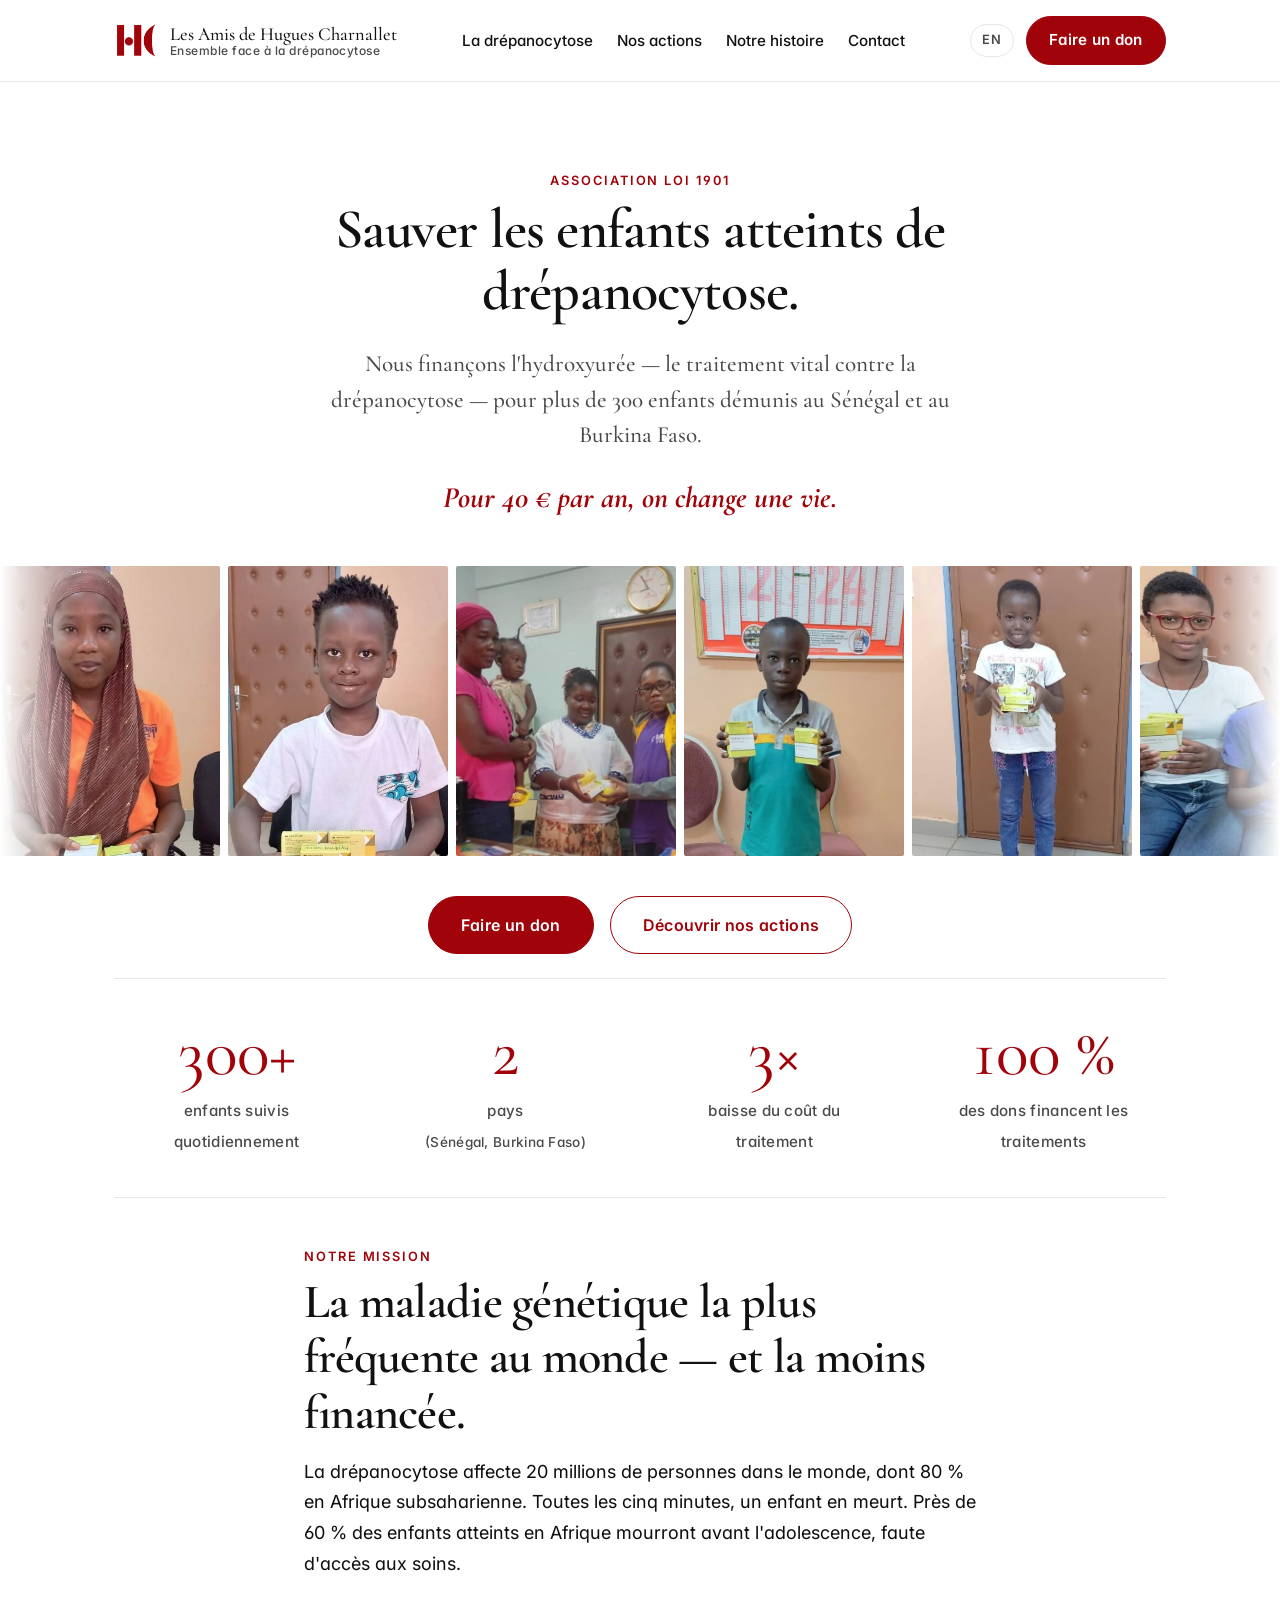
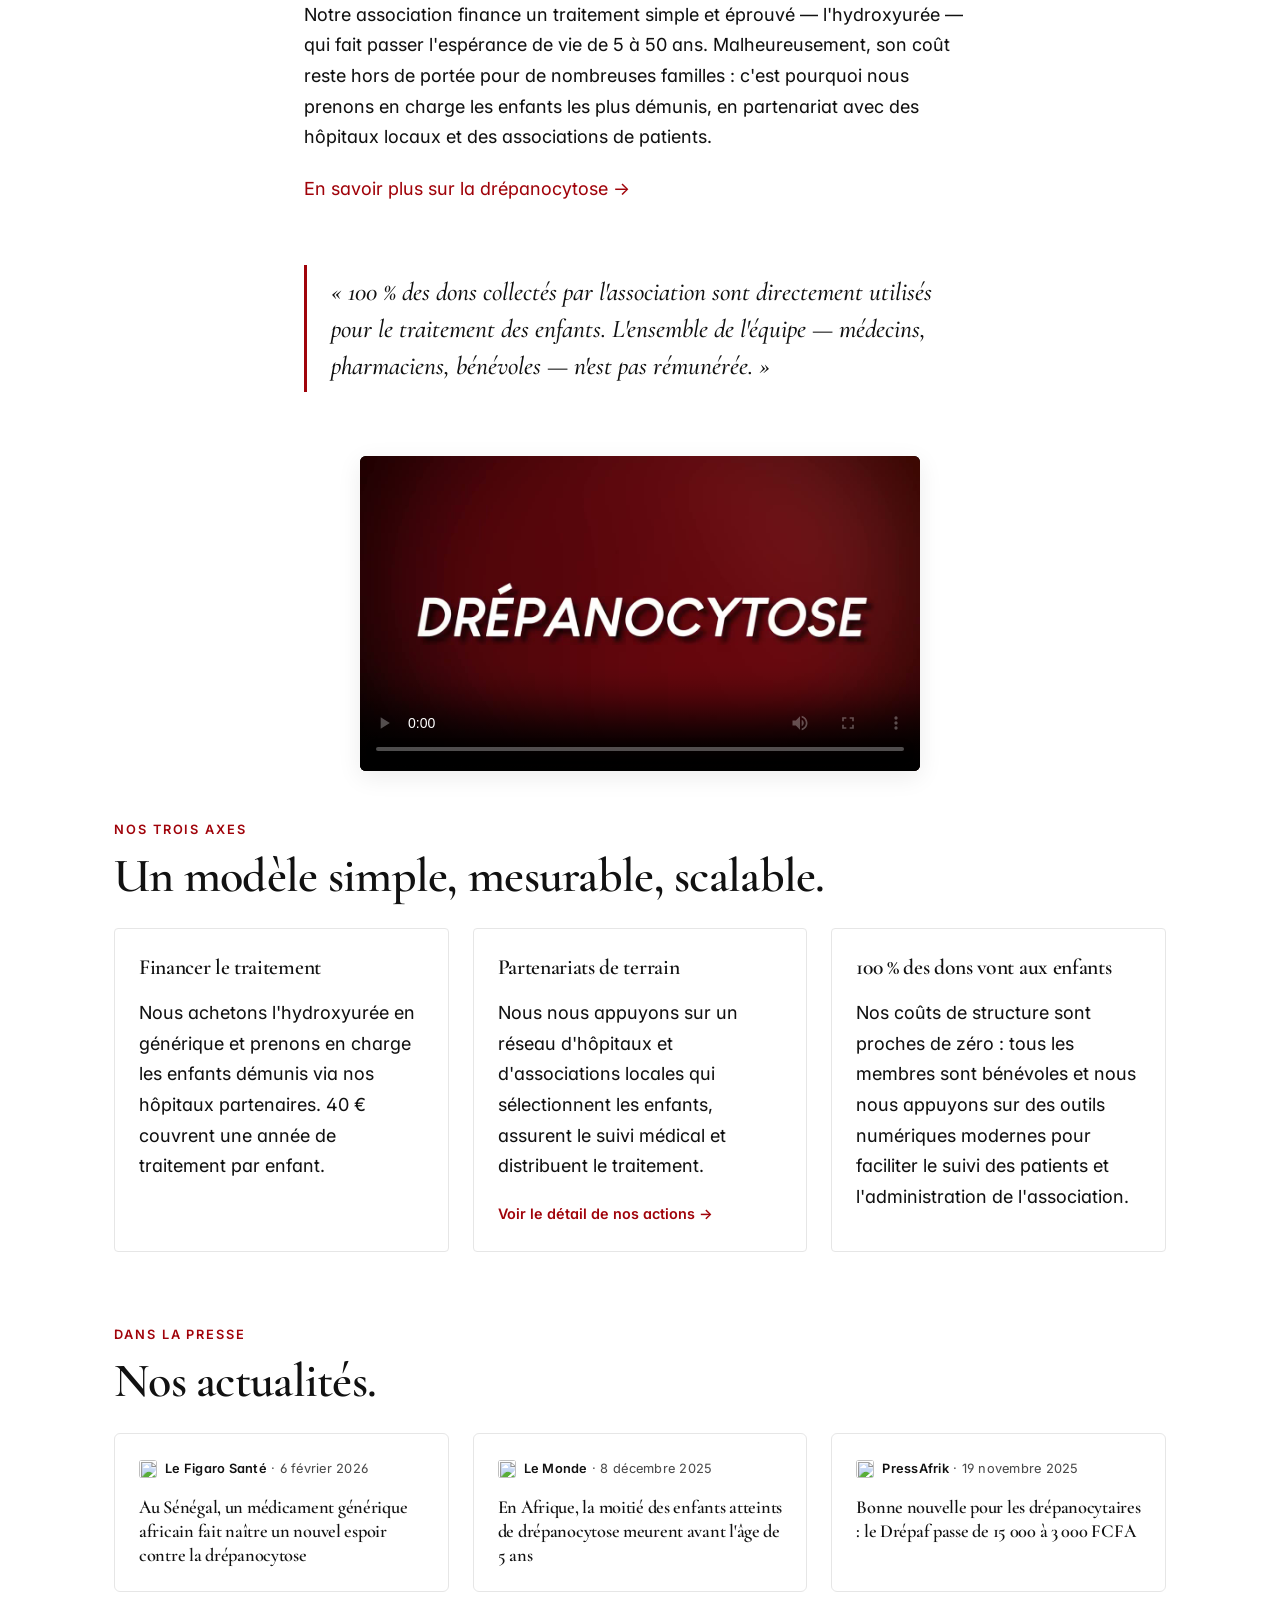
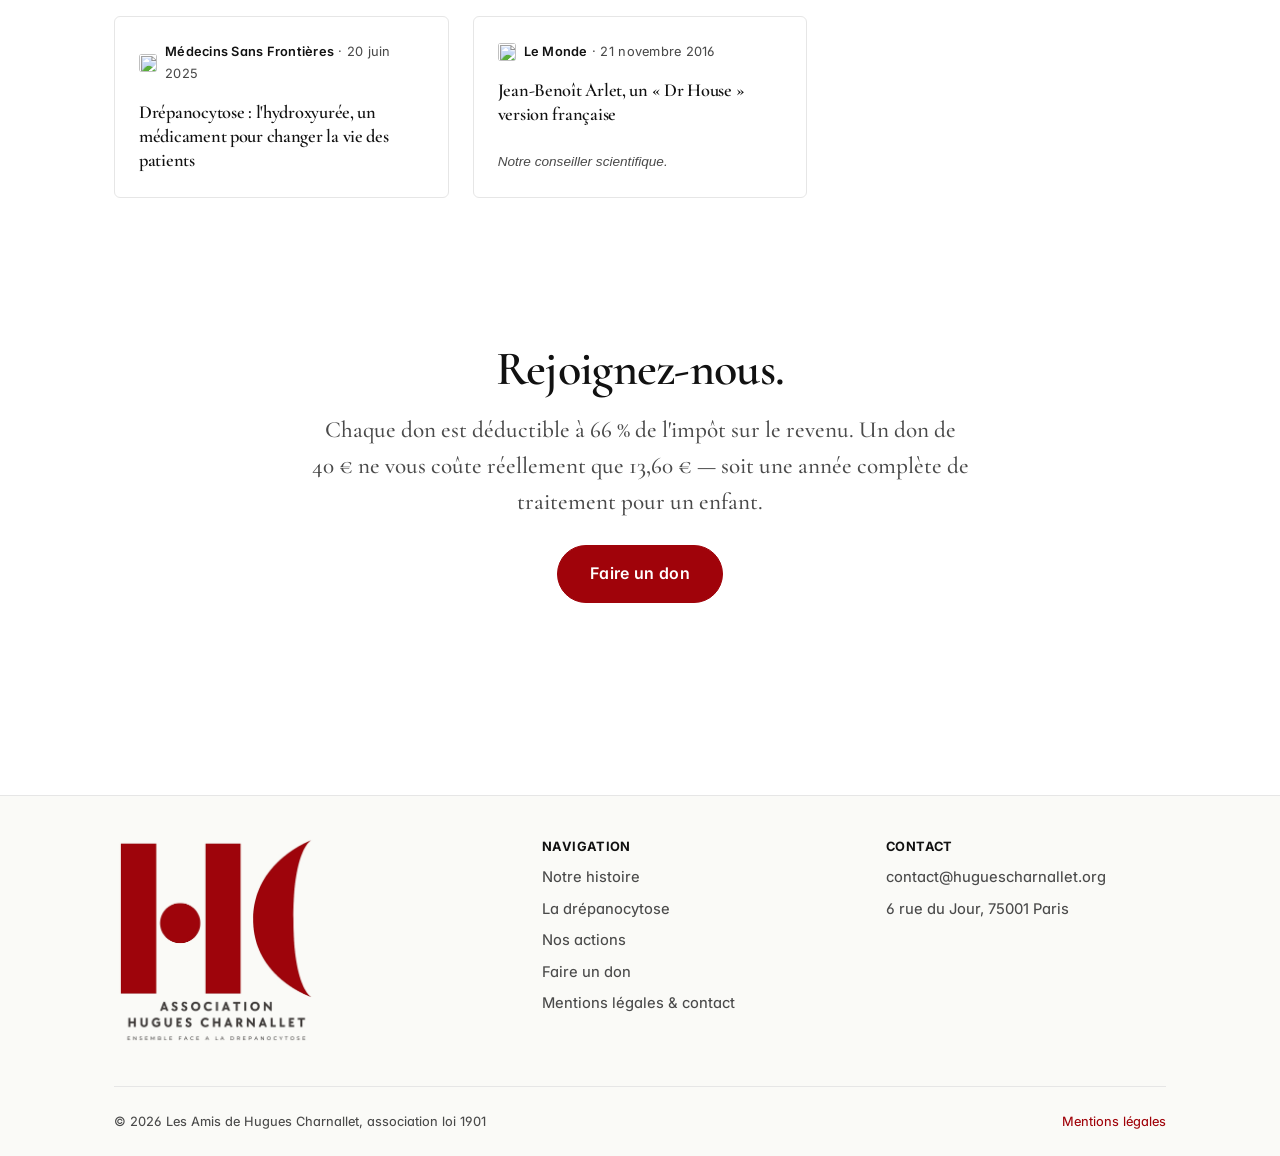
==== commit cc79dbde: "Vidéo : retirer la légende publicitaire et resserrer le lecteur - Suppression du <figcaption> sur le" ====
--- a/index.html
+++ b/index.html
@@ -190,10 +190,6 @@
         <span data-lang="fr">Votre navigateur ne prend pas en charge la lecture vidéo.</span>
         <span data-lang="en">Your browser does not support video playback.</span>
       </video>
-      <figcaption>
-        <span data-lang="fr">Drépaf — l'hydroxyurée générique qui rend le traitement enfin accessible au Sénégal.</span>
-        <span data-lang="en">Drepaf — the generic hydroxyurea that finally makes treatment accessible in Senegal.</span>
-      </figcaption>
     </figure>
   </section>
 
--- a/assets/css/style.css
+++ b/assets/css/style.css
@@ -555,10 +555,8 @@
 
 /* --- Video block --- */
 .video-block {
-  margin: var(--space-3) 0 0;
-  display: flex;
-  flex-direction: column;
-  gap: var(--space-2);
+  margin: var(--space-3) auto 0;
+  max-width: 560px;
 }
 .video-block video {
   width: 100%;
@@ -567,12 +565,6 @@
   border-radius: 6px;
   background: #000;
   box-shadow: 0 6px 24px rgba(0, 0, 0, 0.08);
-}
-.video-block figcaption {
-  font-size: 0.9rem;
-  color: var(--ink-muted);
-  font-style: italic;
-  text-align: center;
 }
 
 /* --- News (homepage press) --- */
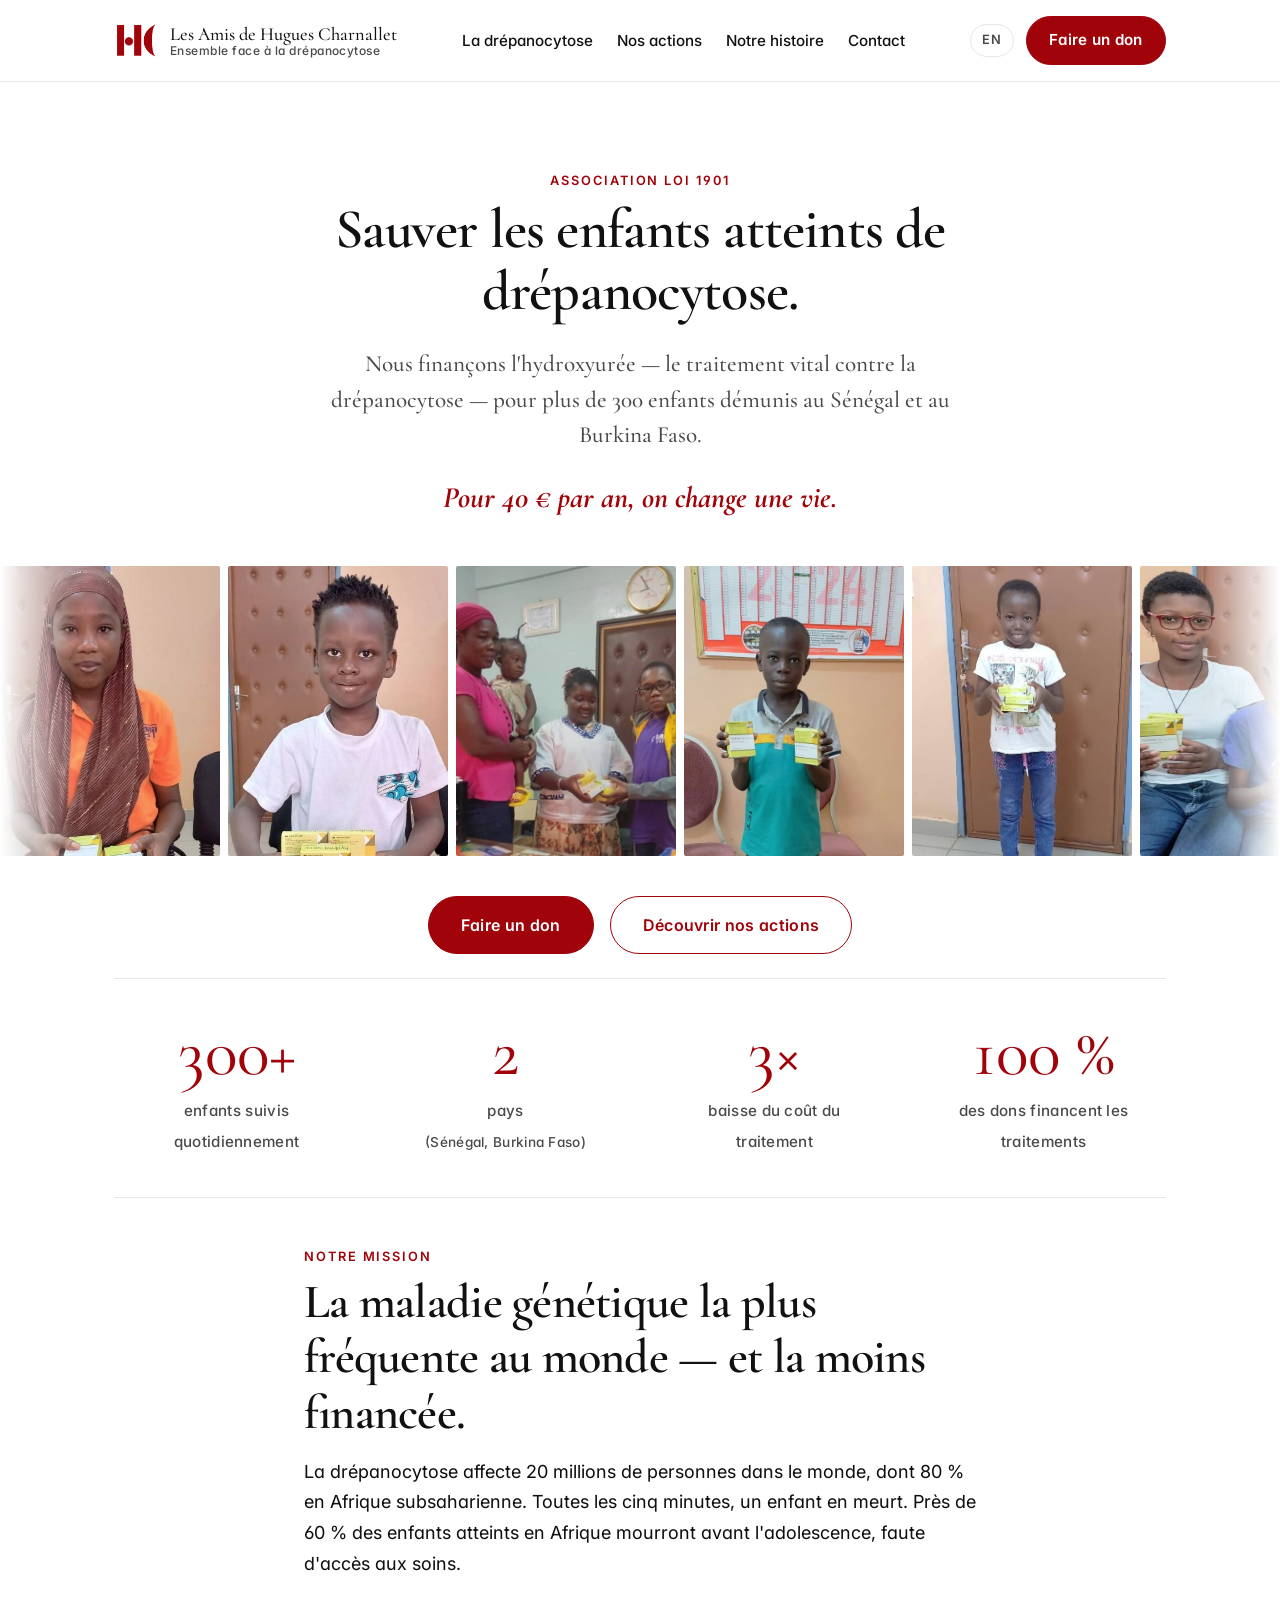
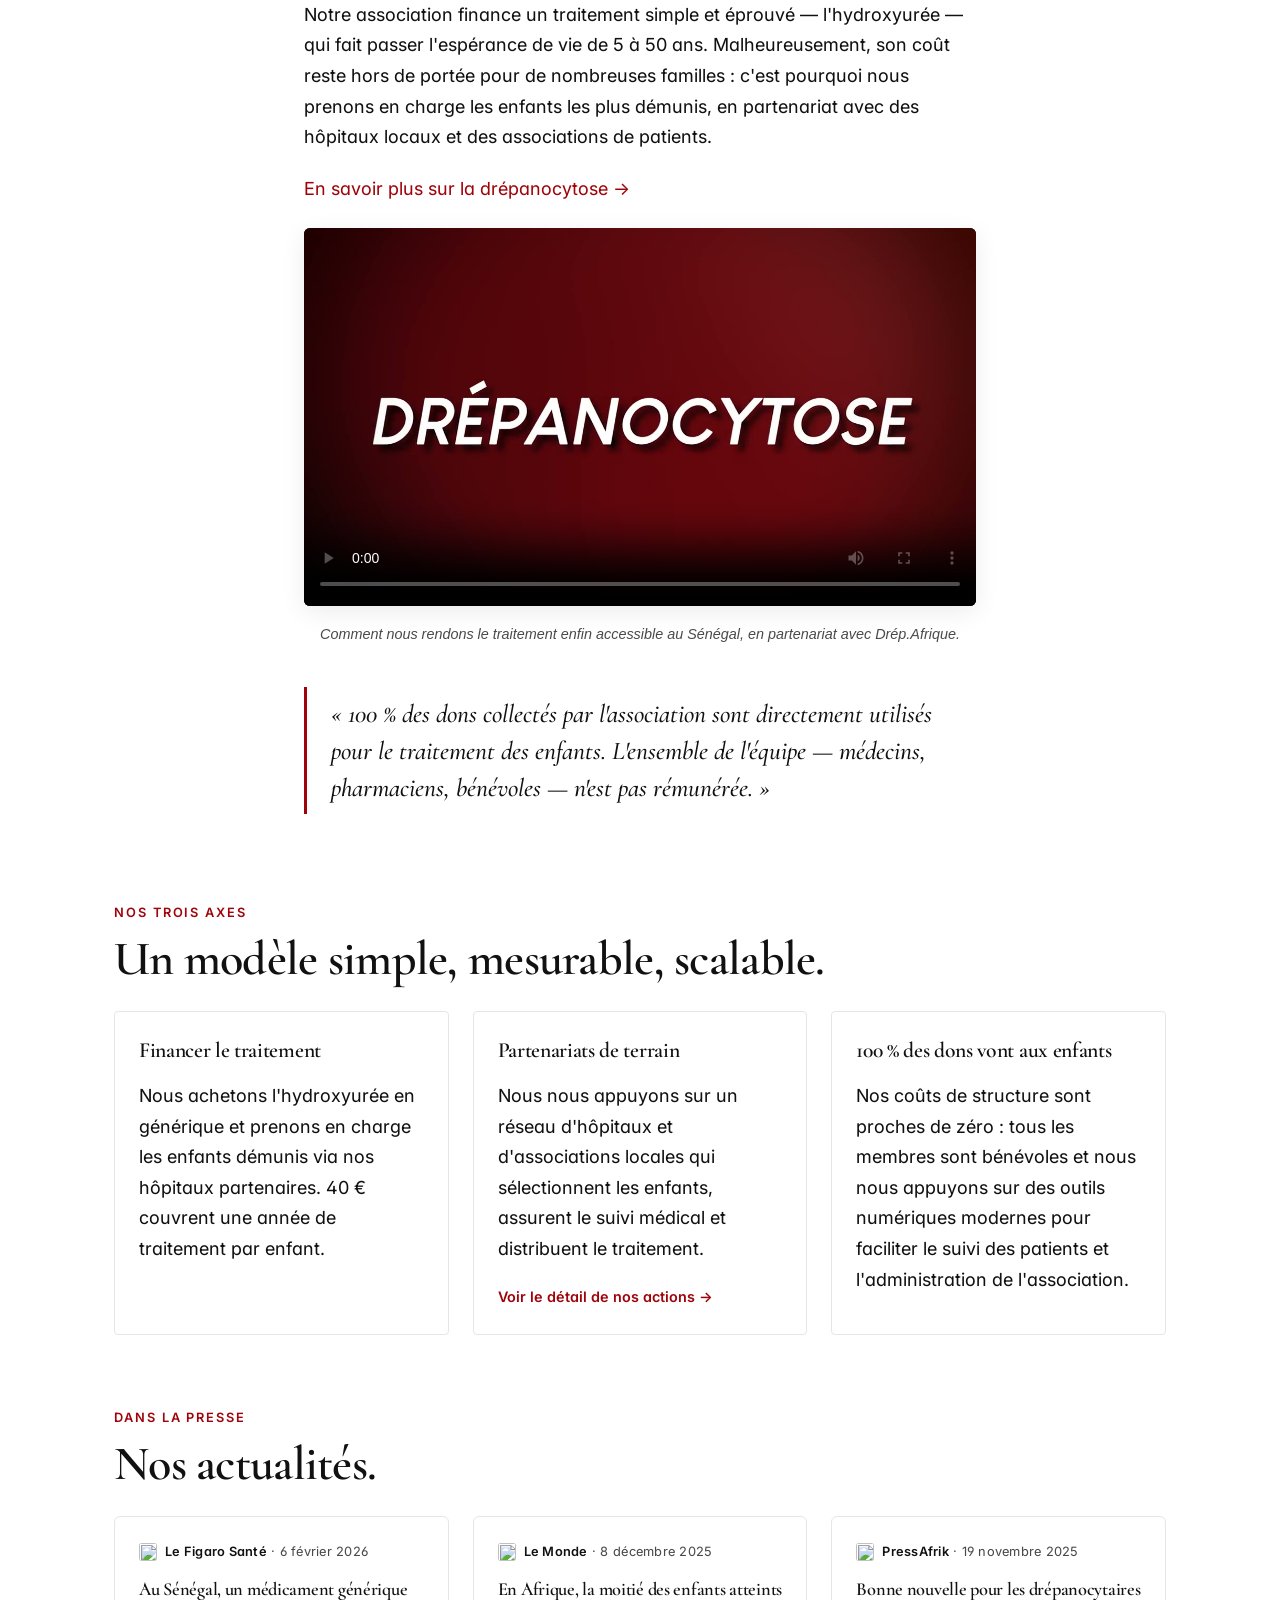
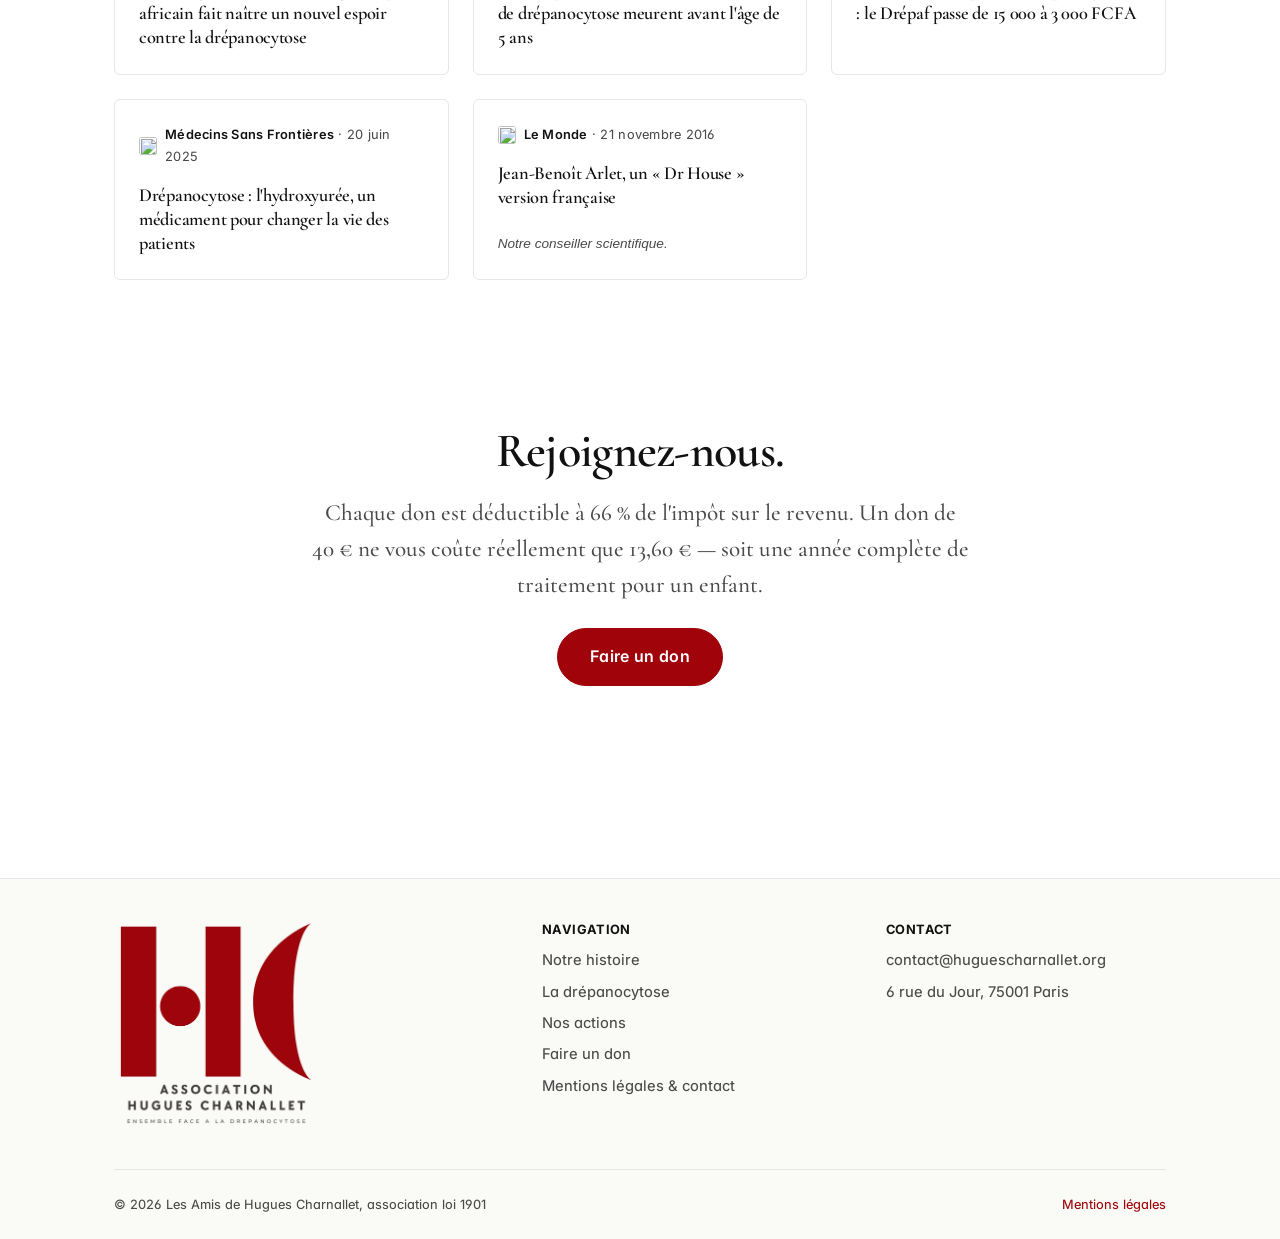
==== commit f8a45a0b: "Vidéo : remonter sur l'accueil + nouvelle légende + cap 700 px - Accueil : lecteur déplacé dans la s" ====
--- a/index.html
+++ b/index.html
@@ -172,6 +172,18 @@
         <span data-lang="en">Learn more about sickle cell disease →</span>
       </a>
     </p>
+
+    <figure class="video-block">
+      <video controls preload="metadata" playsinline poster="assets/video/drepaf-poster.jpg">
+        <source src="assets/video/drepaf-clip.mp4" type="video/mp4">
+        <span data-lang="fr">Votre navigateur ne prend pas en charge la lecture vidéo.</span>
+        <span data-lang="en">Your browser does not support video playback.</span>
+      </video>
+      <figcaption>
+        <span data-lang="fr">Comment nous rendons le traitement enfin accessible au Sénégal, en partenariat avec Drép.Afrique.</span>
+        <span data-lang="en">How we are finally making treatment accessible in Senegal, in partnership with Drep.Afrique.</span>
+      </figcaption>
+    </figure>
   </section>
 
   <!-- ========== Pullquote ========== -->
@@ -180,17 +192,6 @@
       <span data-lang="fr">« 100&nbsp;% des dons collectés par l'association sont directement utilisés pour le traitement des enfants. L'ensemble de l'équipe — médecins, pharmaciens, bénévoles — n'est pas rémunérée. »</span>
       <span data-lang="en">"100% of donations go directly to treating the children. The entire team — doctors, pharmacists, volunteers — receives no compensation."</span>
     </blockquote>
-  </section>
-
-  <!-- ========== Video ========== -->
-  <section class="container container--narrow">
-    <figure class="video-block">
-      <video controls preload="metadata" playsinline poster="assets/video/drepaf-poster.jpg">
-        <source src="assets/video/drepaf-clip.mp4" type="video/mp4">
-        <span data-lang="fr">Votre navigateur ne prend pas en charge la lecture vidéo.</span>
-        <span data-lang="en">Your browser does not support video playback.</span>
-      </video>
-    </figure>
   </section>
 
   <!-- ========== Cards: 3 axes ========== -->
--- a/assets/css/style.css
+++ b/assets/css/style.css
@@ -556,7 +556,10 @@
 /* --- Video block --- */
 .video-block {
   margin: var(--space-3) auto 0;
-  max-width: 560px;
+  max-width: 700px;
+  display: flex;
+  flex-direction: column;
+  gap: var(--space-2);
 }
 .video-block video {
   width: 100%;
@@ -565,6 +568,12 @@
   border-radius: 6px;
   background: #000;
   box-shadow: 0 6px 24px rgba(0, 0, 0, 0.08);
+}
+.video-block figcaption {
+  font-size: 0.9rem;
+  color: var(--ink-muted);
+  font-style: italic;
+  text-align: center;
 }
 
 /* --- News (homepage press) --- */
